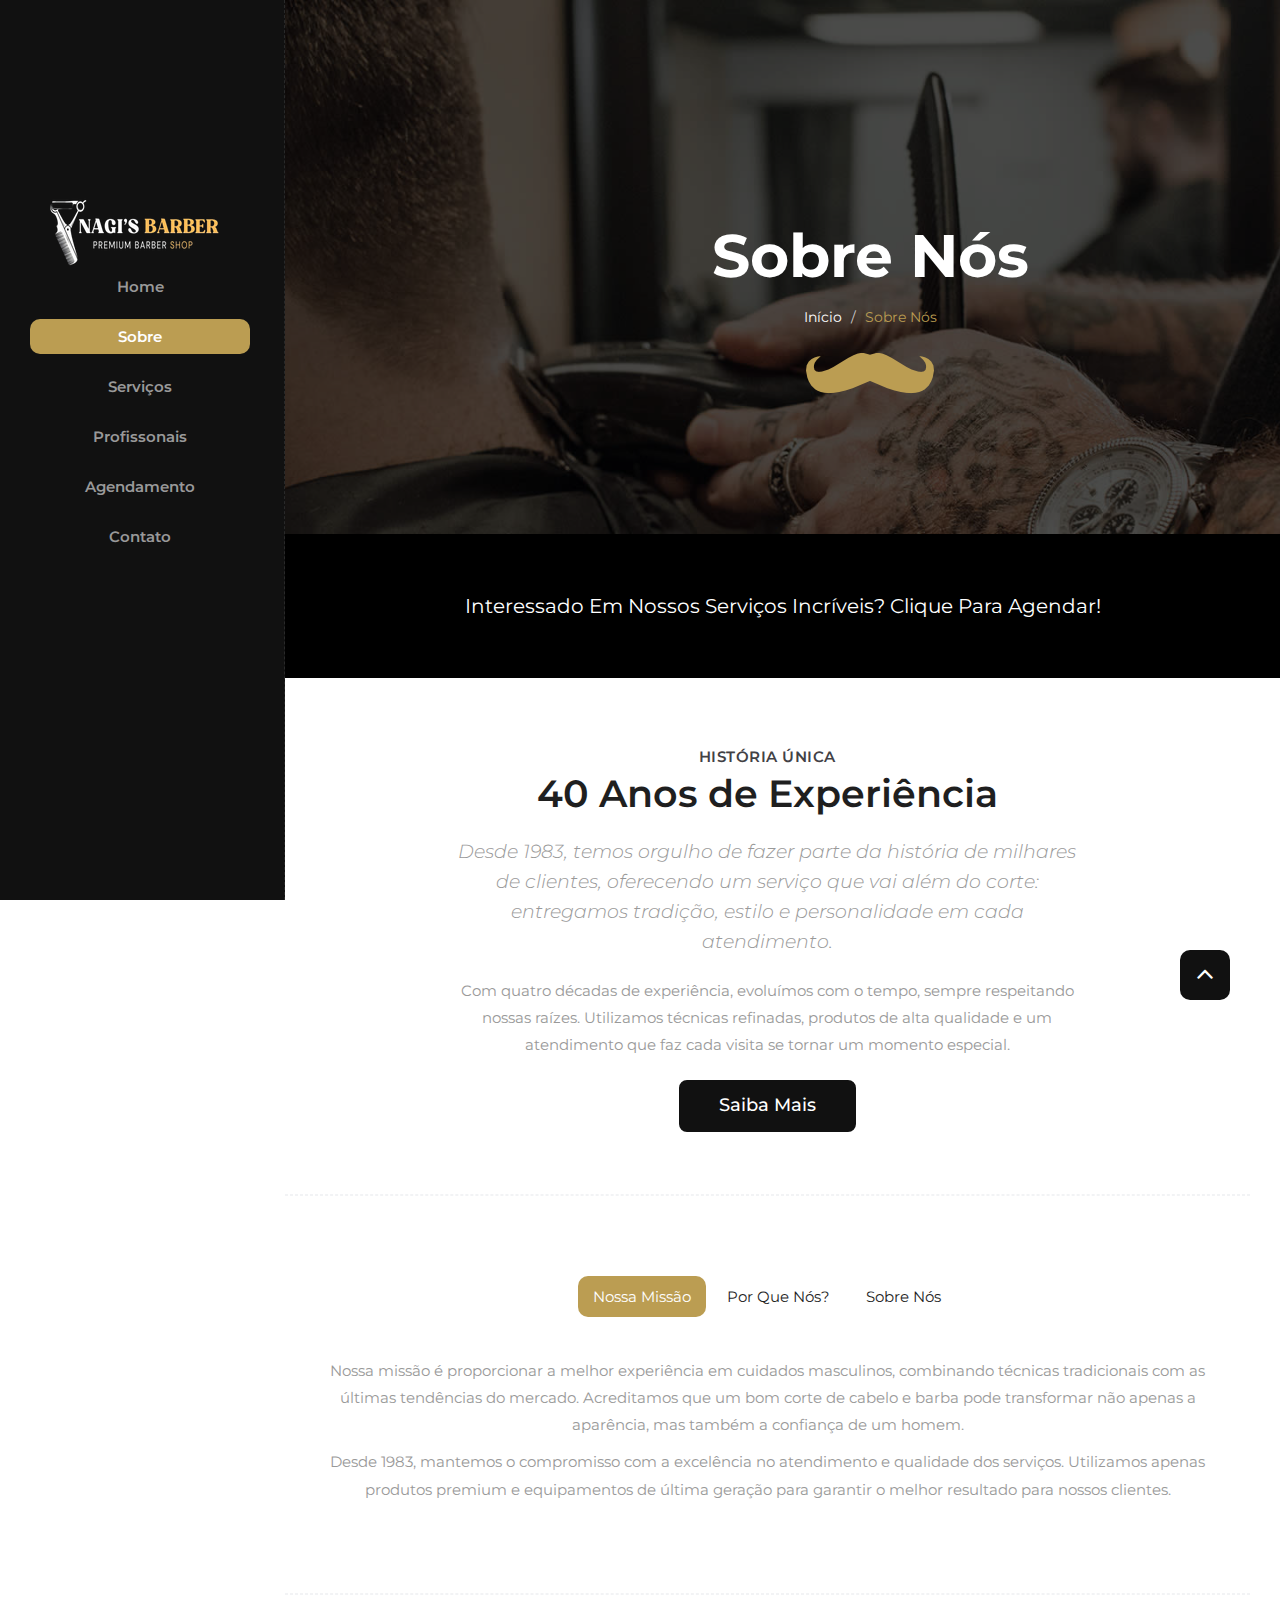
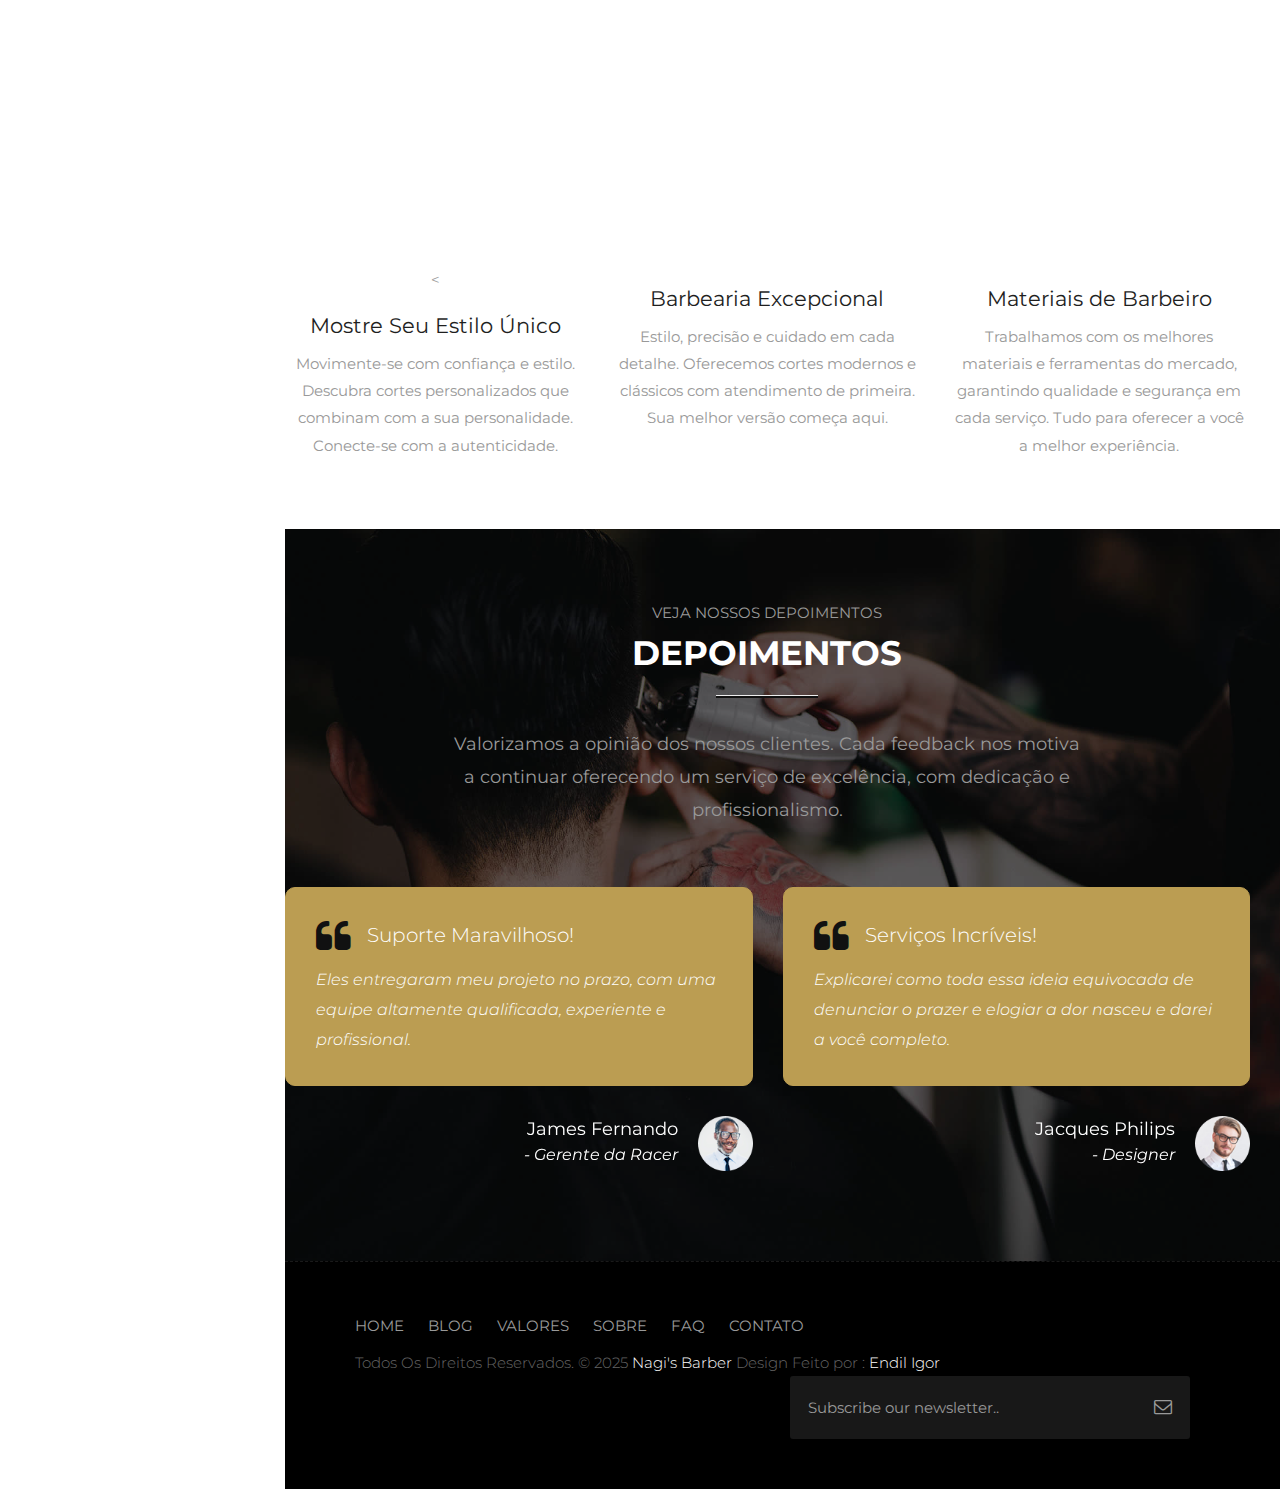
==== about.html @ 7f7d2e05 "first commit" ====
<!DOCTYPE html>
<html lang="en">

    <!-- Basic -->
    <meta charset="utf-8">
    <meta http-equiv="X-UA-Compatible" content="IE=edge">   
   
    <!-- Mobile Metas -->
    <meta name="viewport" content="width=device-width, minimum-scale=1.0, maximum-scale=1.0, user-scalable=no">
 
     <!-- Site Metas -->
    <title>Nagi's Barbershop</title>  
    <meta name="keywords" content="">
    <meta name="description" content="">
    <meta name="author" content="">

    <!-- Site Icons -->
    <link rel="shortcut icon" href="images/favi.ico" type="image/x-icon" />
    <link rel="apple-touch-icon" href="images/apple-touch-ico.png">

    <!-- Bootstrap CSS -->
    <link rel="stylesheet" href="css/bootstrap.min.css">
    <!-- Site CSS -->
    <link rel="stylesheet" href="style.css">
    <!-- Colors CSS -->
    <link rel="stylesheet" href="css/colors.css">
    <!-- ALL VERSION CSS -->
    <link rel="stylesheet" href="css/versions.css">
    <!-- Responsive CSS -->
    <link rel="stylesheet" href="css/responsive.css">
    <!-- Custom CSS -->
    <link rel="stylesheet" href="css/custom.css">

    <!--[if lt IE 9]>
      <script src="https://oss.maxcdn.com/libs/html5shiv/3.7.0/html5shiv.js"></script>
      <script src="https://oss.maxcdn.com/libs/respond.js/1.4.2/respond.min.js"></script>
    <![endif]-->

</head>
<body class="barber_version">

    <!-- LOADER -->
    <div id="preloader">
        <div class="cube-wrapper">
		  <div class="cube-folding">
			<span class="leaf1"></span>
			<span class="leaf2"></span>
			<span class="leaf3"></span>
			<span class="leaf4"></span>
		  </div>
		  <span class="loading" data-name="Loading">Nagi'sBarber Loading</span>
		</div>
    </div><!-- end loader -->
    <!-- END LOADER -->

    <div id="wrapper">

        <!-- Sidebar-wrapper -->
        <div id="sidebar-wrapper">
			<div class="side-top">
				<div class="logo-sidebar">
					<a href="index.html"><img src="images/logos/logo.png" alt="image"></a>
				</div>
				<ul class="sidebar-nav">
                    <li><a href="index.html">Home</a></li>
					<li><a class="active" href="about.html">Sobre</a></li>
					<li><a href="services.html">Serviços</a></li>
					<li><a href="barbers.html">Profissonais</a></li>
					<li><a href="appointment.html">Agendamento</a></li>
					<li><a href="contact.html">Contato</a></li>
				</ul>
			</div>
        </div>
        <!-- End Sidebar-wrapper -->

        <!-- Page Content -->
        <div id="page-content-wrapper">
            <a href="#menu-toggle" class="menuopener" id="menu-toggle"><i class="fa fa-bars"></i></a>
            
            <div class="all-page-bar">
                <div class="container">
                    <div class="row">
                        <div class="col-xs-12 col-sm-12 col-md-12">
                            <div class="title title-1 text-center">
                                <div class="title--heading">
                                    <h1>Sobre Nós</h1>
                                </div>
                                <div class="clearfix"></div>
                                <ol class="breadcrumb">
                                    <li><a href="index.html">Início</a></li>
                                    <li class="active">Sobre Nós</li>
                                </ol>
                                <div class="much">
                                    <img src="uploads/mustache.png" alt=""/>
                                </div>
                            </div>
                            <!-- .title end -->
                        </div>
                    </div>
                </div>
            </div><!-- end all-page-bar -->
        
            <section class="section nopad cac text-center">
                <a href="appointment.html"><h3>Interessado em nossos serviços incríveis? Clique para Agendar!</h3></a>
            </section>
        
            <div class="section wb">
                <div class="container-fluid">
                    <div class="row">
                        <div class="col-md-8 col-md-offset-2 text-center">
                            <div class="message-box">
                                <h4>História Única</h4>
<h2>40 Anos de Experiência</h2>
<p class="lead">Desde 1983, temos orgulho de fazer parte da história de milhares de clientes, oferecendo um serviço que vai além do corte: entregamos tradição, estilo e personalidade em cada atendimento.</p>
<p>Com quatro décadas de experiência, evoluímos com o tempo, sempre respeitando nossas raízes. Utilizamos técnicas refinadas, produtos de alta qualidade e um atendimento que faz cada visita se tornar um momento especial.</p>
                                <a href="#services" data-scroll class="btn btn-light btn-radius btn-brd grd1 effect-1">Saiba Mais</a>
                            </div><!-- end messagebox -->
                        </div><!-- end col -->
                    </div><!-- end row -->
                    
                    <hr class="hr1"> 
                    
                    <div class="row">
                        <div class="col-md-12">
                            <div class="about-tab">
                                <ul class="nav nav-tabs">
                                    <li class="active"><a href="#tab_a" data-toggle="tab">Nossa Missão</a></li>
                                    <li><a href="#tab_b" data-toggle="tab">Por Que Nós?</a></li>
                                    <li><a href="#tab_c" data-toggle="tab">Sobre Nós</a></li>								
                                </ul>
                                <div class="tab-content">
                                    <div class="tab-pane fade in active" id="tab_a">
                                        <p>Nossa missão é proporcionar a melhor experiência em cuidados masculinos, combinando técnicas tradicionais com as últimas tendências do mercado. Acreditamos que um bom corte de cabelo e barba pode transformar não apenas a aparência, mas também a confiança de um homem.</p>
                                        <p>Desde 1983, mantemos o compromisso com a excelência no atendimento e qualidade dos serviços. Utilizamos apenas produtos premium e equipamentos de última geração para garantir o melhor resultado para nossos clientes.</p>
                                    </div>
                                    <div class="tab-pane fade" id="tab_b">
                                        <p>Escolha nossa barbearia pela combinação perfeita entre tradição e inovação. Diferenciais que fazem a diferença:</p>
                                        <ul>
                                            <li><i class="fa fa-circle-o" aria-hidden="true"></i>Experiência do Usuário</li>
                                            <li><i class="fa fa-circle-o" aria-hidden="true"></i>Dispositivos Completos</li>
                                            <li><i class="fa fa-circle-o" aria-hidden="true"></i>Design Incrível</li>
                                            <li><i class="fa fa-circle-o" aria-hidden="true"></i>Impacto Visual</li>
                                            <li><i class="fa fa-circle-o" aria-hidden="true"></i>100% Sincronizado</li>
                                            <li><i class="fa fa-circle-o" aria-hidden="true"></i>Suporte Personalizado</li>
                                        </ul>
                                    </div>
                                    <div class="tab-pane fade" id="tab_c">
                                        <p>Fundada em 1983 por Mário Silva, nossa barbearia se tornou referência em cuidados masculinos. Com três gerações de barbeiros na família, preservamos as técnicas clássicas enquanto incorporamos as inovações do setor.</p>
                                        <p>Localizada no coração da cidade, nossa loja foi completamente reformada em 2020 para oferecer o máximo conforto e uma experiência premium para nossos clientes.</p>
                                    </div>
                                </div><!-- tab content -->
                            </div>
                        </div><!-- end col -->
                    </div><!-- end row -->
                    
                    <hr class="hr1"> 
        
                    <div class="row text-center">
                        <div class="col-md-4 col-sm-6 col-xs-12">
                            <div class="service-widget">
                                <div class="post-media wow fadeIn">
                                    <a href="uploads/barber_01.jpg" data-rel="prettyPhoto[gal]" class="hoverbutton global-radius"><i class="flaticon-unlink"></i></a>
                                    <img src="uploads/barber_01.jpg" alt="" class="img-responsive img-rounded">
                                </div>
                                <<h3>Mostre Seu Estilo Único</h3>
                                <p>Movimente-se com confiança e estilo. Descubra cortes personalizados que combinam com a sua personalidade. Conecte-se com a autenticidade.</p>                                
                            </div><!-- end service -->
                        </div>
        
                        <div class="col-md-4 col-sm-6 col-xs-12">
                            <div class="service-widget">
                                <div class="post-media wow fadeIn">
                                    <a href="uploads/barber_02.jpg" data-rel="prettyPhoto[gal]" class="hoverbutton global-radius"><i class="flaticon-unlink"></i></a>
                                    <img src="uploads/barber_02.jpg" alt="" class="img-responsive img-rounded">
                                </div>
                                <h3>Barbearia Excepcional</h3>
                                    <p>Estilo, precisão e cuidado em cada detalhe. Oferecemos cortes modernos e clássicos com atendimento de primeira. Sua melhor versão começa aqui.</p>
                            </div><!-- end service -->
                        </div>
        
                        <div class="col-md-4 col-sm-6 col-xs-12">
                            <div class="service-widget">
                                <div class="post-media wow fadeIn">
                                    <a href="uploads/barber_03.jpg" data-rel="prettyPhoto[gal]" class="hoverbutton global-radius"><i class="flaticon-unlink"></i></a>
                                    <img src="uploads/barber_03.jpg" alt="" class="img-responsive img-rounded">
                                </div>
                                <h3>Materiais de Barbeiro</h3>
                                    <p>Trabalhamos com os melhores materiais e ferramentas do mercado, garantindo qualidade e segurança em cada serviço. Tudo para oferecer a você a melhor experiência.</p>
                            </div><!-- end service -->
                        </div>
                    </div><!-- end row -->
                </div><!-- end container -->
            </div><!-- end section -->
        
            <div id="testimonials" class="parallax section db parallax-off" style="background-image:url('uploads/parallax_20.jpg');">
                <div class="container-fluid">
                    <div class="section-title row text-center">
                        <div class="col-md-8 col-md-offset-2">
                            <small>VEJA NOSSOS DEPOIMENTOS</small>
                            <h3>DEPOIMENTOS</h3>
                            <hr class="grd1">
                            <p class="lead">Valorizamos a opinião dos nossos clientes. Cada feedback nos motiva a continuar oferecendo um serviço de excelência, com dedicação e profissionalismo.</p>                            
                        </div>
                    </div><!-- end title -->
        
                    <div class="row">
                        <div class="col-md-12 col-sm-12">
                            <div class="testi-carousel owl-carousel owl-theme">                                
                                <div class="testimonial clearfix">
                                    <div class="desc">
                                        <h3><i class="fa fa-quote-left"></i> Suporte Maravilhoso!</h3>
                                        <p class="lead">Eles entregaram meu projeto no prazo, com uma equipe altamente qualificada, experiente e profissional.</p>
                                    </div>
                                    <div class="testi-meta">
                                        <img src="uploads/testi_01.png" alt="" class="img-responsive alignright">
                                        <h4>James Fernando <small>- Gerente da Racer</small></h4>
                                    </div>
                                    <!-- end testi-meta -->
                                </div>
                                <!-- end testimonial -->
                                <div class="testimonial clearfix">
                                    <div class="desc">
                                        <h3><i class="fa fa-quote-left"></i> Serviços Incríveis!</h3>
                                        <p class="lead">Explicarei como toda essa ideia equivocada de denunciar o prazer e elogiar a dor nasceu e darei a você completo.</p>
                                    </div>
                                    <div class="testi-meta">
                                        <img src="uploads/testi_02.png" alt="" class="img-responsive alignright">
                                        <h4>Jacques Philips <small>- Designer</small></h4>
                                    </div>
                                    <!-- end testi-meta -->
                                </div>
                                <!-- end testimonial -->
                                <div class="testimonial clearfix">
                                    <div class="desc">
                                        <h3><i class="fa fa-quote-left"></i> Equipe Talentosa!</h3>
                                        <p class="lead">O construtor-mestre da felicidade humana ninguém rejeita, desgosta ou evita o prazer em si, porque é muito buscar o prazer. </p>
                                    </div>
                                    <div class="testi-meta">
                                        <img src="uploads/testi_03.png" alt="" class="img-responsive alignright">
                                        <h4>Venanda Mercy <small>- Cidade de Nova York</small></h4>
                                    </div>
                                    <!-- end testi-meta -->
                                </div>
                                <!-- end testimonial -->
                                <div class="testimonial clearfix">
                                    <div class="desc">
                                        <h3><i class="fa fa-quote-left"></i> Equipe Talentosa!</h3>
                                        <p class="lead">O construtor-mestre da felicidade humana ninguém rejeita, desgosta ou evita o prazer em si, porque é muito buscar o prazer. </p>
                                    </div>
                                    <div class="testi-meta">
                                        <img src="uploads/testi_03.png" alt="" class="img-responsive alignright">
                                        <h4>Venanda Mercy <small>- Cidade de Nova York</small></h4>
                                    </div>
                                    <!-- end testi-meta -->
                                </div>
                                <!-- end testimonial -->
                            </div><!-- end carousel -->
                        </div><!-- end col -->
                    </div><!-- end row -->
                </div><!-- end container -->
            </div><!-- end section -->
            <div class="copyrights">
                <div class="container-fluid">
                    <div class="footer-distributed">
                        <div class="footer-left">
                            <p class="footer-links">
                                <a href="#">Home</a>
                                <a href="#">Blog</a>
                                <a href="#">Valores</a>
                                <a href="#">Sobre</a>
                                <a href="#">Faq</a>
                                <a href="#">Contato</a>
                            </p>
                            <p class="footer-company-name">Todos Os Direitos Reservados. &copy; 2025 <a href="#">Nagi's Barber</a> Design Feito por : <a href="https//">Endil Igor</a></p>
                        </div>

                        <div class="footer-right">
                            <form method="get" action="#">
                                <input placeholder="Subscribe our newsletter.." name="search">
                                <i class="fa fa-envelope-o"></i>
                            </form>
                        </div>
                    </div>
                </div><!-- end container -->
            </div><!-- end copyrights -->
        </div>
    </div><!-- end wrapper -->

    <a href="#" id="scroll-to-top" class="dmtop global-radius"><i class="fa fa-angle-up"></i></a>

    <!-- ALL JS FILES -->
    <script src="js/all.js"></script>
	<script src="js/responsive-tabs.js"></script>
    <!-- ALL PLUGINS -->
    <script src="js/custom.js"></script>

    <!-- Menu Toggle Script -->
    <script>
    (function($) {
        "use strict";
        $("#menu-toggle").click(function(e) {
            e.preventDefault();
            $("#wrapper").toggleClass("toggled");
        });
        smoothScroll.init({
            selector: '[data-scroll]', // Selector for links (must be a class, ID, data attribute, or element tag)
            selectorHeader: null, // Selector for fixed headers (must be a valid CSS selector) [optional]
            speed: 500, // Integer. How fast to complete the scroll in milliseconds
            easing: 'easeInOutCubic', // Easing pattern to use
            offset: 0, // Integer. How far to offset the scrolling anchor location in pixels
            callback: function ( anchor, toggle ) {} // Function to run after scrolling
        });
    })(jQuery);
    </script>

</body>
</html>
---- style.css ----
/*------------------------------------------------------------------
    Version: 1.0
-------------------------------------------------------------------*/


/*------------------------------------------------------------------
    [Table of contents]

    1. IMPORT FONTS
    2. IMPORT FILES
    3. SKELETON
    4. WP CORE
    5. HEADER
    6. SECTIONS
    7. SECTIONS
    8. PORTFOLIO
    9. TESTIMONIALS
    10. PRICING TABLES
    11. ICON BOXES
    12. MESSAGE BOXES
    13. FEATURES
    14. CONTACT
    15. FOOTER
    16. MISC
    17. BUTTONS
-------------------------------------------------------------------*/


/*------------------------------------------------------------------
    IMPORT FONTS
-------------------------------------------------------------------*/

@import url('https://fonts.googleapis.com/css?family=Montserrat:100,200,300,400,500,600,700|Noto+Serif:400,700');

/*------------------------------------------------------------------
    IMPORT FILES
-------------------------------------------------------------------*/

@import url(css/animate.css);
@import url(css/animate.min.css);
@import url(css/loading.css...);
@import url(css/flaticon.css);
@import url(css/prettyPhoto.css);
@import url(css/owl.carousel.css);
@import url(css/font-awesome.min.css);

/*------------------------------------------------------------------
    SKELETON
-------------------------------------------------------------------*/

body {
    color: #999;
    font-size: 15px;
    font-family: 'Montserrat', sans-serif;
    line-height: 1.80857;
}

body.demos .section {
    background: url(images/bg.png) repeat top center #f2f3f5;
}

body.demos .section-title img {
    max-width: 280px;
    display: block;
    margin: 10px auto;
}

body.demos .service-widget h3 {
    border-bottom: 1px solid #ededed;
    font-size: 18px;
    padding: 20px 0;
    background-color: #ffffff;
}

body.demos .service-widget {
    margin: 0 0 30px;
    padding: 30px;
    background-color: #fff
}

body.demos .container-fluid {
    max-width: 1080px
}

a {
    color: #1f1f1f;
    text-decoration: none !important;
    outline: none !important;
    -webkit-transition: all .3s ease-in-out;
    -moz-transition: all .3s ease-in-out;
    -ms-transition: all .3s ease-in-out;
    -o-transition: all .3s ease-in-out;
    transition: all .3s ease-in-out;
}

h1,
h2,
h3,
h4,
h5,
h6 {
    letter-spacing: 0;
    font-weight: normal;
    position: relative;
    padding: 0 0 10px 0;
    font-weight: normal;
    line-height: 120% !important;
    color: #1f1f1f;
    margin: 0
}

h1 {
    font-size: 24px
}

h2 {
    font-size: 22px
}

h3 {
    font-size: 18px
}

h4 {
    font-size: 16px
}

h5 {
    font-size: 14px
}

h6 {
    font-size: 13px
}

h1 a,
h2 a,
h3 a,
h4 a,
h5 a,
h6 a {
    color: #212121;
    text-decoration: none!important;
    opacity: 1
}

h1 a:hover,
h2 a:hover,
h3 a:hover,
h4 a:hover,
h5 a:hover,
h6 a:hover {
    opacity: .8
}

a {
    color: #1f1f1f;
    text-decoration: none;
    outline: none;
}

a,
.btn {
    text-decoration: none !important;
    outline: none !important;
    -webkit-transition: all .3s ease-in-out;
    -moz-transition: all .3s ease-in-out;
    -ms-transition: all .3s ease-in-out;
    -o-transition: all .3s ease-in-out;
    transition: all .3s ease-in-out;
}

.btn-custom {
    margin-top: 20px;
    background-color: transparent !important;
    border: 2px solid #ddd;
    padding: 12px 40px;
    font-size: 16px;
}

.lead {
    font-size: 18px;
    line-height: 30px;
    color: #767676;
    margin: 0;
    padding: 0;
}

blockquote {
    margin: 20px 0 20px;
    padding: 30px;
}
ul, li, ol{
	list-style: none;
	margin: 0px;
	padding: 0px;
}


/*------------------------------------------------------------------
    WP CORE
-------------------------------------------------------------------*/

.first {
    clear: both
}

.last {
    margin-right: 0
}

.alignnone {
    margin: 5px 20px 20px 0;
}

.aligncenter,
div.aligncenter {
    display: block;
    margin: 5px auto 5px auto;
}

.alignright {
    float: right;
    margin: 10px 0 20px 20px;
}

.alignleft {
    float: left;
    margin: 10px 20px 20px 0;
}

a img.alignright {
    float: right;
    margin: 10px 0 20px 20px;
}

a img.alignnone {
    margin: 10px 20px 20px 0;
}

a img.alignleft {
    float: left;
    margin: 10px 20px 20px 0;
}

a img.aligncenter {
    display: block;
    margin-left: auto;
    margin-right: auto
}

.wp-caption {
    background: #fff;
    border: 1px solid #f0f0f0;
    max-width: 96%;
    /* Image does not overflow the content area */
    padding: 5px 3px 10px;
    text-align: center;
}

.wp-caption.alignnone {
    margin: 5px 20px 20px 0;
}

.wp-caption.alignleft {
    margin: 5px 20px 20px 0;
}

.wp-caption.alignright {
    margin: 5px 0 20px 20px;
}

.wp-caption img {
    border: 0 none;
    height: auto;
    margin: 0;
    max-width: 98.5%;
    padding: 0;
    width: auto;
}

.wp-caption p.wp-caption-text {
    font-size: 11px;
    line-height: 17px;
    margin: 0;
    padding: 0 4px 5px;
}


/* Text meant only for screen readers. */

.screen-reader-text {
    clip: rect(1px, 1px, 1px, 1px);
    position: absolute !important;
    height: 1px;
    width: 1px;
    overflow: hidden;
}

.screen-reader-text:focus {
    background-color: #f1f1f1;
    border-radius: 3px;
    box-shadow: 0 0 2px 2px rgba(0, 0, 0, 0.6);
    clip: auto !important;
    color: #21759b;
    display: block;
    font-size: 14px;
    font-size: 0.875rem;
    font-weight: bold;
    height: auto;
    left: 5px;
    line-height: normal;
    padding: 15px 23px 14px;
    text-decoration: none;
    top: 5px;
    width: auto;
    z-index: 100000;
    /* Above WP toolbar. */
}


/*------------------------------------------------------------------
    HEADER
-------------------------------------------------------------------*/

.megamenu .nav,
.megamenu .collapse,
.megamenu .dropup,
.megamenu .dropdown {
    position: static;
}

.megamenu .container-fluid {
    position: relative;
}

.megamenu .dropdown-menu {
    left: auto;
}

.megamenu .megamenu-content {
    padding: 20px 30px;
}

.megamenu .dropdown.megamenu-fw .dropdown-menu {
    left: 0;
    right: 0;
}

.megamenu .list-unstyled {
    min-width: 200px;
}

.header_style_01 {
    background-color: rgba(255, 255, 255, 0.1);
    display: block;
    left: 0;
    padding: 20px 40px !important;
    position: absolute;
    right: 0;
    top: 0;
    width: 100%;
    z-index: 111;
}

.header_style_01 .navbar-default {
    background-color: transparent;
    border: 0;
}

.header_style_01 .navbar,
.header_style_01 .navbar-nav,
.header_style_01 .navbar-default,
.header_style_01 .nav {
    margin-bottom: 0 !important;
}

.header_style_01 .navbar-brand {
    padding: 2px 15px 0 15px;
}

.header_style_01 .navbar-default .navbar-nav > li > a {
    border-radius: 0;
    color: #ffffff !important;
    font-size: 15px;
    font-style: normal;
    font-weight: 400;
    text-transform: capitalize;
    background-color: transparent;
}

.header_style_01 .navbar-default .navbar-nav > li a {
    background-color: transparent !important;
}

.header_style_01 .navbar-default .navbar-nav > li:hover a,
.header_style_01 .navbar-default .navbar-nav > li:focus a {
    opacity: 0.7;
    filter: alpha(opacity=70);
    /* For IE8 and earlier */
}

.header_style_01 .navbar-right > li {
    margin-top: 2px;
    -webkit-transition: all .3s ease-in-out;
    -moz-transition: all .3s ease-in-out;
    -ms-transition: all .3s ease-in-out;
    -o-transition: all .3s ease-in-out;
    transition: all .3s ease-in-out;
}

.header_style_01 .navbar-right > li > a {
    padding-bottom: 10px;
    padding-top: 10px;
}

li.social-links {
    margin: 0 8px;
}

li.social-links a {
    padding: 13px 0 !important;
}

.affix-top {
    overflow: hidden;
    visibility: visible;
    opacity: 1;
    top: -100%;
}

.affix {
    top: 0;
    left: 0;
    right: 0;
    width: 100%;
    padding: 20px 40px;
    background-color: #1f1f1f !important;
    -webkit-transition: visibility 0.95s ease-in-out, opacity 0.95s ease-in-out, bottom 0.95s ease-in-out, top 0.95s ease-in-out, left 0.95s ease-in-out, right 0.95s ease-in-out;
    -moz-transition: visibility 0.95s ease-in-out, opacity 0.95s ease-in-out, bottom 0.95s ease-in-out, top 0.95s ease-in-out, left 0.95s ease-in-out, right 0.95s ease-in-out;
    -o-transition: visibility 0.95s ease-in-out, opacity 0.95s ease-in-out, bottom 0.95s ease-in-out, top 0.95s ease-in-out, left 0.95s ease-in-out, right 0.95s ease-in-out;
    transition: visibility 0.95s ease-in-out, opacity 0.95s ease-in-out, top 0.95s ease-in-out, bottom 0.95s ease-in-out, left 0.95s ease-in-out, right 0.95s ease-in-out;
}

.navbar-nav li {
    position: relative;
}

.navbar-nav span {
    font-size: 24px;
    position: absolute;
    right: 2px;
    top: 13px;
}


body.barber_version .sidebar-nav li a.active{
	background: #bb9d52;
	color: #ffffff;
}


.side-top{
	position: absolute;
	top: 26%;
	width: 280px;
	text-align: center;
	margin: -20px auto;
	padding: 0 30px;
	list-style: none;
}

#full-width .owl-dots{
	display: inline-block;
	position: absolute;
	bottom: -50%;
	width: 100%;
	left: 0;
	right: 0;
	margin: 0 auto;
	text-align: center;
}
#full-width .owl-dots .owl-dot {
	display: inline-block;
}
#full-width .owl-dots .owl-dot span {
    width: 8px;
    height: 8px;
    margin: 0 7px;
    border-radius: 50%;
    background: #ddd;
	display: inline-block;
}

#full-width .owl-dots .owl-dot.active span {
	background: #bb9d52;
}


/*------------------------------------------------------------------
    SECTIONS
-------------------------------------------------------------------*/

.parallax {
    background-attachment: fixed;
    background-size: cover;
    height: 100%;
    padding: 120px 0;
    position: relative;
    width: 100%;
}

.parallax.parallax-off {
    background-attachment: scroll !important;
    display: block;
    height: 100%;
    min-height: 100%;
    overflow: hidden;
    position: relative;
    background-position: center center;
    vertical-align: sub;
    width: 100%;
    z-index: 2;
}

.parallax-off::before{
	content: "";
	position: absolute; 
	width: 100%;
	height: 100%;
	background: rgba(0,0,0,.6);
	left: 0px;
	top: 0px;
}


.no-scroll-xy {
    overflow: hidden !important;
    -webkit-transition: all .4s ease-in-out;
    -moz-transition: all .4s ease-in-out;
    -ms-transition: all .4s ease-in-out;
    -o-transition: all .4s ease-in-out;
    transition: all .4s ease-in-out;
}

.section {
    display: block;
    position: relative;
    overflow: hidden;
    padding: 70px 0;
}

.noover {
    overflow: visible;
}

.noover .btn-dark {
    border: 0 !important;
}

.nopad {
    padding: 0;
}

.nopadtop {
    padding-top: 0;
}

.section.wb {
    background-color: #ffffff;
}

.section.lb {
    background-color: #f2f3f5;
}

.section.db {
    background-color: #1f1f1f;
}

.section.color1 {
    background-color: #448AFF;
}

.first-section {
    display: block;
    position: relative;
    overflow: hidden;
    padding: 16em 0 13em;
}

.first-section::before{
	content: "";
	position: absolute;
	top: 0px;
	left: 0px;
	width: 100%;
	height: 100%;
	background: #000000;
}
.first-section::before{
	opacity: 0.5;
}

.first-section h2 {
    color: #ffffff;
    font-size: 68px;
    font-weight: 300;
    text-transform: capitalize;
    display: block;
    margin: 0;
    padding: 0 0 30px;
    position: relative;
}

.big-tagline{
	padding: 10px 0px;
}

.first-section .lead {
    font-size: 21px;
    font-weight: 300;
    padding: 0 0 40px;
    margin: 0;
    line-height: inherit;
    color: #ffffff;
}

.macbookright {
    width: 980px;
    position: absolute;
    right: -15%;
    bottom: -6%;
}

.section-title {
    display: block;
    position: relative;
    margin-bottom: 60px;
}

.section-title p {
    color: #999;
    font-weight: 400;
    font-size: 18px;
    line-height: 33px;
    margin: 0;
}

.section-title h3 {
    font-size: 42px;
    font-weight: 300;
    line-height: 62px;
    margin: 0 0 25px;
    padding: 0;
    text-transform: none;
}

.section.colorsection p,
.section.colorsection h3,
.section.db h3 {
    color: #ffffff;
}


/*------------------------------------------------------------------
    PORTFOLIO
-------------------------------------------------------------------*/

.item-h2,
.item-h1 {
    height: 100% !important;
    height: auto !important;
}

.isotope-item {
    z-index: 2;
    padding: 0;
}

.isotope-hidden.isotope-item {
    pointer-events: none;
    z-index: 1;
}

.isotope,
.isotope .isotope-item {
    /* change duration value to whatever you like */
    -webkit-transition-duration: 0.8s;
    -moz-transition-duration: 0.8s;
    transition-duration: 0.8s;
}

.isotope {
    -webkit-transition-property: height, width;
    -moz-transition-property: height, width;
    transition-property: height, width;
}

.isotope .isotope-item {
    -webkit-transition-property: -webkit-transform, opacity;
    -moz-transition-property: -moz-transform, opacity;
    transition-property: transform, opacity;
}

.portfolio-filter ul {
    padding: 0;
    z-index: 2;
    display: block;
    position: relative;
    margin: 0;
}

.portfolio-filter ul li {
    border-radius: 0;
    display: inline-block;
    margin: 0 5px 0 0;
    text-decoration: none;
    text-transform: uppercase;
    vertical-align: middle;
}

.portfolio-filter ul li:last-child:after {
    content: "";
}

.portfolio-filter ul li .btn-dark {
    box-shadow: none;
    background-color: transparent;
    border: 1px solid #e6e7e6 !important;
    color: #1f1f1f;
    font-weight: 400;
    font-size: 13px;
    padding: 10px 30px;
}

.da-thumbs {
    list-style: none;
    position: relative;
    padding: 0;
}

.da-thumbs .pitem {
    margin: 0;
    padding: 15px;
    position: relative;
}

.da-thumbs .pitem a,
.da-thumbs .pitem a img {
    display: block;
    position: relative;
}

.da-thumbs .pitem a {
    overflow: hidden;
}

.da-thumbs .pitem a div {
    position: absolute;
    background-color: rgba(0, 0, 0, 0.8);
    width: 100%;
    height: 100%;
}

.da-thumbs .pitem a div h3 {
    display: block;
    color: #ffffff;
    font-size: 20px;
    padding: 30px 15px;
    text-transform: capitalize;
    font-weight: normal;
}

.da-thumbs .pitem a div h3 small {
    display: block;
    color: #ffffff;
    margin-top: 5px;
    font-size: 13px;
    font-weight: 300;
}

.da-thumbs .pitem a div i {
    background-color: #1f1f1f;
    position: absolute;
    color: #ffffff !important;
    bottom: 0;
    font-size: 15px;
    z-index: 12;
    right: 0;
    width: 40px;
    height: 40px;
    line-height: 40px;
    text-align: center;
}


/*------------------------------------------------------------------
    TESTIMONIALS
-------------------------------------------------------------------*/

.logos img {
    margin: auto;
    display: block;
    text-align: center;
    width: 100%;
    opacity: 0.3;
}

.logos img:hover {
    opacity: 0.5;
}

.desc h3 i {
    color: #111111;
    font-size: 37px;
    vertical-align: middle;
    margin-right: 12px;
}

.desc {
    padding: 30px;
    position: relative;
    background: #bb9d52;
    border: 1px solid #bb9d52;
	border-radius: 10px;
}

.testi-meta {
    display: block;
    margin-top: 20px;
	text-align: right;
}

.testimonial h4 {
    font-size: 18px;
    color: #ffffff;
    padding: 13px 0 0;
}

.testimonial img {
    max-width: 55px;
}

.testimonial small {
    margin-top: 7px;
    font-size: 16px;
    display: block;
}

.testimonial {
    background-color: transparent;
}

.testimonial h3 {
    padding: 0 0 10px;
    font-size: 20px;
    font-weight: 300;
}

.testimonial small,
.testimonial .lead {
    background-color: transparent;
    color: #ffffff;
    display: block;
    font-size: 16px;
    font-style: italic;
    line-height: 30px;
    margin: 0;
    padding: 0;
    position: relative;
}

.testimonial p:after {
    display: none;
}


/*------------------------------------------------------------------
    PRICING TABLES
-------------------------------------------------------------------*/

.pricing-table {
    margin: 50px 0 0 0;
    background: #fff;
    box-shadow: 0 5px 14px rgba(0, 0, 0, 0.1);
}

.pricing-table i {
    width: 30px;
    color: #c2c2c2;
    display: inline-block;
    margin-right: 10px;
    padding-right: 5px;
    border-right: 1px solid #ececec;
}

.pricing-table .btn-dark {
    padding: 10px 24px;
    font-size: 15px;
}

.pricing-table strong {
    font-weight: 600;
    margin-right: 6px;
    color: #1f1f1f;
}

.pricing-table-header {
    padding: 30px 0 25px 0;
    background: #ffffff;
}

.pricing-table-header h2 {
    font-size: 31px;
    margin: 0;
    padding: 0;
    font-weight: 300;
}

.pricing-table-header h3 {
    font-size: 15px;
    font-weight: 600;
    color: #aaaaaa;
    margin-top: 10px;
    text-transform: uppercase;
}

.pricing-table-space {
    height: 10px;
}

.pricing-table-text {
    margin: 15px 30px 0 30px;
    padding: 0 10px 15px 10px;
    border-bottom: 1px solid #ececec;
    font-weight: 300;
    line-height: 30px;
    color: #c2c2c2;
    font-size: 16px;
}

.pricing-table-text p {
    font-weight: 400;
}

.pricing-table-features {
    margin: 15px 30px 0 30px;
    padding: 0 10px 15px 30px;
    border-bottom: 1px solid #ececec;
    text-align: left;
    line-height: 30px;
    font-size: 16px;
    color: #c2c2c2;
}

.pricing-table-highlighted h3,
.pricing-table-highlighted h2 {
    color: #ffffff !important;
}

.pricing-table-sign-up {
    margin-top: 25px;
    padding-bottom: 30px;
}


/* Highlighted table */

.pricing-table-highlighted {
    margin-top: 0;
}

.m130 {
    margin-top: 130px;
}

.nav-pills {
    border: 1px solid #e1e1e1;
}

.nav-pills > li {
    width: 50%;
    padding: 10px;
    float: left;
    margin: 0 !important;
}

.nav-pills > li > a {
    margin: 0!important;
    text-align: center;
    background-color: #f4f4f4;
}

.about-tab .nav-tabs{
	border: none;
	padding: 20px;
	display: block;
	text-align: center;
}
.about-tab .nav-tabs > li{
	margin: 0px;
	display: inline-block;
	text-align: center;
	float: none;
}

.about-tab .nav-tabs > li a{
	border-radius: 10px;
	border: none;
}
body.barber_version .about-tab .nav-tabs > li a:hover{
	color: #ffffff;
	background: #111111;
	border: none;
}
.about-tab .nav-tabs > li.active > a{
	border: none;
	background: #bb9d52;
	color: #ffffff;
}

.about-tab .tab-content > .tab-pane{
	padding: 20px;
	text-align: center;
}
.about-tab .tab-content > .tab-pane ul li{
	display: inline-block;
	margin: 0px 10px;
}
.about-tab .tab-content > .tab-pane ul li i{
	margin-right: 15px;
}


/*------------------------------------------------------------------
    ICON BOXES
-------------------------------------------------------------------*/

.icon-wrapper {
    position: relative;
    cursor: pointer;
    display: block;
    z-index: 1;
}

.icon-wrapper i {
    width: 75px;
    height: 75px;
    text-align: center;
    line-height: 75px;
    font-size: 28px;
    background-color: #f2f3f5;
    color: #1f1f1f;
    margin-top: 0;
}

.small-icons.icon-wrapper:hover i,
.small-icons.icon-wrapper:hover i:hover,
.small-icons.icon-wrapper i {
    width: auto !important;
    height: auto !important;
    line-height: 1 !important;
    padding: 0 !important;
    color: #e3e3e3 !important;
    background-color: transparent !important;
    background: none !important;
    margin-right: 10px !important;
    vertical-align: middle;
    font-size: 24px !important;
}

.small-icons.icon-wrapper h3 {
    font-size: 18px;
    padding-bottom: 5px;
}

.small-icons.icon-wrapper p {
    padding: 0;
    margin: 0;
}

.icon-wrapper h3 {
    font-size: 21px;
    padding: 0 0 15px;
    margin: 0;
}

.icon-wrapper p {
    margin-bottom: 0;
    padding-left: 95px;
}

.icon-wrapper p small {
    display: block;
    color: #999;
    margin-top: 10px;
    text-transform: none;
    font-weight: 600;
    font-size: 16px;
}

.icon-wrapper p small:after {
    content: "\f105";
    font-family: FontAwesome;
    margin-left: 5px;
    font-size: 11px;
}

.effect-1 {
    display: inline-block;
    cursor: pointer;
    text-align: center;
    position: relative;
    text-decoration: none;
    z-index: 1;
}

.effect-1:after {
    pointer-events: none;
    position: absolute;
    width: 100%;
    height: 100%;
    border-radius: 50%;
    content: '';
    -webkit-box-sizing: content-box;
    -moz-box-sizing: content-box;
    box-sizing: content-box;
}

.effect-1 {
    -webkit-transition: background 0.2s, color 0.2s;
    -moz-transition: background 0.2s, color 0.2s;
    transition: background 0.2s, color 0.2s;
}

.effect-1:after {
    top: -2px;
    left: -2px;
    padding: 2px;
    box-shadow: 0 0 0 2px #2750ff;
    -webkit-transition: -webkit-transform 0.2s, opacity 0.2s;
    -webkit-transform: scale(.8);
    -moz-transition: -moz-transform 0.2s, opacity 0.2s;
    -moz-transform: scale(.8);
    -ms-transform: scale(.8);
    transition: transform 0.2s, opacity 0.2s;
    transform: scale(.8);
    opacity: 0;
}

.effect-1:hover:after {
    -webkit-transform: scale(1);
    -moz-transform: scale(1);
    -ms-transform: scale(1);
    transform: scale(1);
    opacity: 1;
}

.effect-1:after {
    -webkit-transform: scale(1.2);
    -moz-transform: scale(1.2);
    -ms-transform: scale(1.2);
    transform: scale(1.2);
}

.effect-1:hover:after {
    -webkit-transform: scale(1);
    -moz-transform: scale(1);
    -ms-transform: scale(1);
    transform: scale(1);
    opacity: 1;
}


/*------------------------------------------------------------------
    MESSAGE BOXES
-------------------------------------------------------------------*/

.service-widget h3 {
    font-size: 21px;
    color: #ffffff;
    padding: 20px 0 12px;
    margin: 0;
}

.service-widget h3 a,
.section.wb .service-widget h3,
.section.lb .service-widget h3 {
    color: #1f1f1f;
}

.service-widget p {
    margin-bottom: 0;
    padding-bottom: 0;
}

.message-box h4 {
    text-transform: uppercase;
    padding: 0;
    margin: 0 0 5px;
    font-weight: 600;
    letter-spacing: 0.5px;
    font-size: 15px;
    color: #999;
}

.message-box h2 {
    font-size: 38px;
    font-weight: 600;
    padding: 0 0 10px;
    margin: 0;
    line-height: 62px;
    margin-top: 0;
    text-transform: none;
}

.message-box p {
    margin-bottom: 20px;
}

.message-box .lead {
    padding-top: 10px;
    font-size: 19px;
    font-style: italic;
    color: #999;
    padding-bottom: 0;
}

.post-media {
    position: relative;
}

.post-media img {
    width: 100%;
}

.playbutton {
    position: absolute;
    color: #ffffff !important;
    top: 40%;
    font-size: 60px;
    z-index: 12;
    left: 0;
    right: 0;
    text-align: center;
    margin: -20px auto;
}

.hoverbutton {
    background-color: rgba(255, 255, 255, 0.8);
    position: absolute;
    color: #1f1f1f !important;
    top: 48%;
    font-size: 21px;
    z-index: 12;
    left: 0;
    opacity: 0;
    right: 0;
    width: 50px;
    height: 50px;
    line-height: 50px;
    text-align: center;
    margin: -20px auto;
}

.service-widget:hover .hoverbutton {
    opacity: 1;
}

hr.hr1 {
    position: relative;
    margin: 60px 0;
    border: 1px dashed #f2f3f5;
}

hr.hr2 {
    position: relative;
    margin: 17px 0;
    border: 1px dashed #f2f3f5;
}

hr.hr3 {
    position: relative;
    margin: 25px 0 30px 0;
    border: 1px dashed #f2f3f5;
}

hr.invis {
    border-color: transparent;
}

hr.invis1 {
    margin: 10px 0;
    border-color: transparent;
}

.section.parallax hr.hr1 {
    border-color: rgba(255, 255, 255, 0.1);
}

.sep1 {
    display: block;
    position: absolute;
    content: '';
    width: 40px;
    height: 40px;
    bottom: -20px;
    left: 50%;
    margin-left: -14px;
    background-color: #1f1f1f;
    -ms-transform: rotate(45deg);
    -webkit-transform: rotate(45deg);
    transform: rotate(45deg);
    z-index: 1;
}

.sep2 {
    display: block;
    position: absolute;
    content: '';
    width: 40px;
    height: 40px;
    top: -20px;
    left: 50%;
    margin-left: -14px;
    background-color: #1f1f1f;
    -ms-transform: rotate(45deg);
    -webkit-transform: rotate(45deg);
    transform: rotate(45deg);
    z-index: 1;
}


/* Divider Styles */

.divider-wrapper {
    width: 100%;
    box-shadow: 0 5px 14px rgba(0, 0, 0, 0.1);
    height: 540px;
    margin: 0 auto;
    position: relative;
}

.divider-wrapper:hover {
    cursor: none;
}

.divider-bar {
    position: absolute;
    width: 10px;
    left: 50%;
    top: -10px;
    bottom: -15px;
}

.code-wrapper {
    border: 1px solid #ffffff;
    display: block;
    overflow: hidden;
    width: 100%;
    height: 100%;
    position: relative;
    background: url("uploads/code.jpg") no-repeat;
}

.design-wrapper {
    overflow: hidden;
    position: absolute;
    top: 0;
    left: 0;
    right: 0;
    bottom: 0;
    -webkit-transform: translateX(50%);
    transform: translateX(50%);
}

.design-image {
    display: block;
    width: 100%;
    height: 100%;
    position: relative;
    -webkit-transform: translateX(-50%);
    transform: translateX(-50%);
    background: url("uploads/design.jpg") no-repeat;
}


/*------------------------------------------------------------------
    FEATURES
-------------------------------------------------------------------*/

.customwidget h1 {
    font-size: 44px;
    color: #ffffff;
    padding: 15px 0 25px;
    margin: 0;
    line-height: 1 !important;
    font-weight: 300;
}

.customwidget ul {
    padding: 0;
    display: block;
    margin-bottom: 30px;
}

.customwidget li i {
    margin-right: 5px;
}

.customwidget li {
    color: #ffffff;
    margin-right: 10px;
}

.image-center img {
    position: relative;
    margin: 0 0 -208px;
    z-index: 10;
    padding-right: 30px;
    text-align: center;
}

.customwidget p {
    font-style: italic;
    font-size: 18px;
    padding: 0 0 10px;
}

.img-center img {
    width: 100%;
    box-shadow: 0 5px 14px rgba(0, 0, 0, 0.1);
}

.img-center {
    margin: auto;
}

#features li p {
    margin-bottom: 0;
    padding-bottom: 0;
}

#features li {
    display: table;
    width: 100%;
    margin: 35px 0;
    cursor: pointer;
}

.features-left,
.features-right {
    padding: 0 10px;
}

.features-right li:last-child,
.features-left li:last-child {
    margin-bottom: 0px;
    padding-bottom: 0 !important;
}

.features-right li i,
.features-left li i {
    width: 68px;
    height: 68px;
    line-height: 68px;
    display: table;
    border-radius: 50%;
    font-size: 26px;
    background-color: #f2f3f5;
    margin: 0 auto 22px;
    position: relative;
    text-align: center;
    z-index: 55;
    transition: .4s;
    padding: 0;
}

#features i img {
    display: table;
    margin: 0 auto;
}

.features-left li i:before,
.features-right li i:before {
    text-align: center;
}

.features-right li i .ico-current,
.features-left li i .ico-current {
    opacity: 1;
    transition: .4s;
    visibility: visible;
}

.features-right li i .ico-hover,
.features-left li i .ico-hover {
    opacity: 0;
    transition: .4s;
    visibility: hidden;
    top: 19px;
}

.features-right li:hover .ico-current,
.features-left li:hover .ico-current {
    opacity: 0;
    transition: .4s;
    visibility: hidden;
}

.features-right li:hover .ico-hover,
.features-left li:hover .ico-hover {
    opacity: 1;
    transition: .4s;
    visibility: visible;
}

.features-right i {
    float: left;
}

.fr-inner {
    margin-left: 90px;
}

.features-left i {
    float: right;
}

.fl-inner {
    text-align: right;
    margin-right: 90px;
}

#features h4 {
    text-transform: capitalize;
    margin: 0;
    font-size: 19px;
}


/*------------------------------------------------------------------
    CONTACT
-------------------------------------------------------------------*/

.bootstrap-select {
    width: 100% \0;
    /*IE9 and below*/
}

.bootstrap-select > .dropdown-toggle {
    width: 100%;
    padding-right: 25px;
}

.has-error .bootstrap-select .dropdown-toggle,
.error .bootstrap-select .dropdown-toggle {
    border-color: #b94a48;
}

.bootstrap-select.fit-width {
    width: auto !important;
}

.bootstrap-select:not([class*="col-"]):not([class*="form-control"]):not(.input-group-btn) {
    width: 100%;
}

.bootstrap-select .dropdown-toggle:focus {
    outline: thin dotted #333333 !important;
    outline: 5px auto -webkit-focus-ring-color !important;
    outline-offset: -2px;
}

.bootstrap-select.form-control {
    margin-bottom: 0;
    padding: 0;
    border: none;
}

.bootstrap-select.form-control:not([class*="col-"]) {
    width: 100%;
}

.bootstrap-select.form-control.input-group-btn {
    z-index: auto;
}

.bootstrap-select.btn-group:not(.input-group-btn),
.bootstrap-select.btn-group[class*="col-"] {
    float: none;
    display: inline-block;
    margin-left: 0;
}

.bootstrap-select.btn-group.dropdown-menu-right,
.bootstrap-select.btn-group[class*="col-"].dropdown-menu-right,
.row .bootstrap-select.btn-group[class*="col-"].dropdown-menu-right {
    float: right;
}

.form-inline .bootstrap-select.btn-group,
.form-horizontal .bootstrap-select.btn-group,
.form-group .bootstrap-select.btn-group {
    margin-bottom: 0;
}

.form-group-lg .bootstrap-select.btn-group.form-control,
.form-group-sm .bootstrap-select.btn-group.form-control {
    padding: 0;
}

.form-inline .bootstrap-select.btn-group .form-control {
    width: 100%;
}

.bootstrap-select.btn-group.disabled,
.bootstrap-select.btn-group > .disabled {
    cursor: not-allowed;
}

.bootstrap-select.btn-group.disabled:focus,
.bootstrap-select.btn-group > .disabled:focus {
    outline: none !important;
}

.bootstrap-select.btn-group .dropdown-toggle .filter-option {
    display: inline-block;
    overflow: hidden;
    width: 100%;
    text-align: left;
}

.bootstrap-select.btn-group .dropdown-toggle .fa-angle-down {
    position: absolute;
    top: 30% !important;
    right: -5px;
    vertical-align: middle;
}

.bootstrap-select.btn-group[class*="col-"] .dropdown-toggle {
    width: 100%;
}

.bootstrap-select.btn-group .dropdown-menu {
    border: 1px solid #ededed;
    box-shadow: none;
    box-sizing: border-box;
    min-width: 100%;
    padding: 20px 10px;
    z-index: 1035;
}

.dropdown-menu > li > a {
    background-color: transparent !important;
    color: #bcbcbc !important;
    font-size: 15px;
    padding: 10px 20px;
}

.bootstrap-select.btn-group .dropdown-menu.inner {
    position: static;
    float: none;
    border: 0;
    padding: 0;
    margin: 0;
    border-radius: 0;
    -webkit-box-shadow: none;
    box-shadow: none;
}

.bootstrap-select.btn-group .dropdown-menu li {
    position: relative;
}

.bootstrap-select.btn-group .dropdown-menu li.active small {
    color: #fff;
}

.bootstrap-select.btn-group .dropdown-menu li.disabled a {
    cursor: not-allowed;
}

.bootstrap-select.btn-group .dropdown-menu li a {
    cursor: pointer;
}

.bootstrap-select.btn-group .dropdown-menu li a.opt {
    position: relative;
    padding-left: 2.25em;
}

.bootstrap-select.btn-group .dropdown-menu li a span.check-mark {
    display: none;
}

.bootstrap-select.btn-group .dropdown-menu li a span.text {
    display: inline-block;
}

.bootstrap-select.btn-group .dropdown-menu li small {
    padding-left: 0.5em;
}

.bootstrap-select.btn-group .dropdown-menu .notify {
    position: absolute;
    bottom: 5px;
    width: 96%;
    margin: 0 2%;
    min-height: 26px;
    padding: 3px 5px;
    background: #f5f5f5;
    border: 1px solid #e3e3e3;
    -webkit-box-shadow: inset 0 1px 1px rgba(0, 0, 0, 0.05);
    box-shadow: inset 0 1px 1px rgba(0, 0, 0, 0.05);
    pointer-events: none;
    opacity: 0.9;
    -webkit-box-sizing: border-box;
    -moz-box-sizing: border-box;
    box-sizing: border-box;
}

.bootstrap-select.btn-group .no-results {
    padding: 3px;
    background: #f5f5f5;
    margin: 0 5px;
    white-space: nowrap;
}

.bootstrap-select.btn-group.fit-width .dropdown-toggle .filter-option {
    position: static;
}

.bootstrap-select.btn-group.fit-width .dropdown-toggle .caret {
    position: static;
    top: auto;
    margin-top: 4px;
}

.bootstrap-select.btn-group.show-tick .dropdown-menu li.selected a span.check-mark {
    position: absolute;
    display: inline-block;
    right: 15px;
    margin-top: 5px;
}

.bootstrap-select.btn-group.show-tick .dropdown-menu li a span.text {
    margin-right: 34px;
}

.bootstrap-select.show-menu-arrow.open > .dropdown-toggle {
    z-index: 1036;
}

.bootstrap-select.show-menu-arrow .dropdown-toggle:before {
    content: '';
    border-left: 7px solid transparent;
    border-right: 7px solid transparent;
    border-bottom: 7px solid rgba(204, 204, 204, 0.2);
    position: absolute;
    bottom: -4px;
    left: 9px;
    display: none;
}

.bootstrap-select.show-menu-arrow .dropdown-toggle:after {
    content: '';
    border-left: 6px solid transparent;
    border-right: 6px solid transparent;
    border-bottom: 6px solid white;
    position: absolute;
    bottom: -4px;
    left: 10px;
    display: none;
}

.bootstrap-select.show-menu-arrow.dropup .dropdown-toggle:before {
    bottom: auto;
    top: -3px;
    border-top: 7px solid rgba(204, 204, 204, 0.2);
    border-bottom: 0;
}

.bootstrap-select.show-menu-arrow.dropup .dropdown-toggle:after {
    bottom: auto;
    top: -3px;
    border-top: 6px solid white;
    border-bottom: 0;
}

.bootstrap-select.show-menu-arrow.pull-right .dropdown-toggle:before {
    right: 12px;
    left: auto;
}

.bootstrap-select.show-menu-arrow.pull-right .dropdown-toggle:after {
    right: 13px;
    left: auto;
}

.bootstrap-select.show-menu-arrow.open > .dropdown-toggle:before,
.bootstrap-select.show-menu-arrow.open > .dropdown-toggle:after {
    display: block;
}

.bs-searchbox,
.bs-actionsbox,
.bs-donebutton {
    padding: 4px 8px;
}

.bs-actionsbox {
    float: left;
    width: 100%;
    -webkit-box-sizing: border-box;
    -moz-box-sizing: border-box;
    box-sizing: border-box;
}

.bs-actionsbox .btn-group button {
    width: 50%;
}

.bs-donebutton {
    float: left;
    width: 100%;
    -webkit-box-sizing: border-box;
    -moz-box-sizing: border-box;
    box-sizing: border-box;
}

.bs-donebutton .btn-group button {
    width: 100%;
}

.bs-searchbox + .bs-actionsbox {
    padding: 0 8px 4px;
}

.bs-searchbox .form-control {
    margin-bottom: 0;
    width: 100%;
}

select.bs-select-hidden,
select.selectpicker {
    display: none !important;
}

select.mobile-device {
    position: absolute !important;
    top: 0;
    left: 0;
    display: block !important;
    width: 100%;
    height: 100% !important;
    opacity: 0;
}


/*# sourceMappingURL=bootstrap-select.css.map */

.bootstrap-select > .btn {
    background: rgba(0, 0, 0, 0) none repeat scroll 0 0;
    font-size: 15px;
    height: 33px;
    box-shadow: none !important;
    border: 0 !important;
    padding: 0;
    width: 100%;
    color: #bcbcbc !important;
}

.contact_form {
    border: 1px solid #ededed;
    box-shadow: 0 5px 14px rgba(0, 0, 0, 0.1);
    background-color: #f2f3f5;
    padding: 40px 30px;
}

.contact_form .form-control {
    background-color: #fff;
    margin-bottom: 30px;
    border: 1px solid #ebebeb;
    box-sizing: border-box;
    color: #bcbcbc;
    font-size: 16px;
    outline: 0 none;
    padding: 10px 25px;
    height: 55px;
    resize: none;
    box-shadow: none !important;
    width: 100%;
}

.contact_form textarea {
    color: #bcbcbc;
    padding: 20px 25px !important;
    height: 160px !important;
}

.contact_form .form-control::-webkit-input-placeholder {
    color: #bcbcbc;
}

.contact_form .form-control::-moz-placeholder {
    opacity: 1;
    color: #bcbcbc;
}

.contact_form .form-control::-ms-input-placeholder {
    color: #bcbcbc;
}

#contact {
    background: url(images/bg.png) no-repeat center center #fff;
}


/*------------------------------------------------------------------
    FOOTER
-------------------------------------------------------------------*/

.cac {
    background-color: #232323;
    -webkit-transition: all .3s ease-in-out;
    -moz-transition: all .3s ease-in-out;
    -ms-transition: all .3s ease-in-out;
    -o-transition: all .3s ease-in-out;
    transition: all .3s ease-in-out;
}

.cac:hover a h3 {
    color: #fff !important;
}

.cac a h3 {
    color: #ffffff;
}

.cac h3 {
    padding: 60px 0;
    margin: 0;
    font-weight: 400;
    font-size: 20px;
    text-transform: capitalize;
    line-height: !important;
}

.footer {
    padding: 90px 0 80px !important;
    color: #999;
    background-color: #1f1f1f;
}

.footer .widget-title {
    position: relative;
    display: block;
    margin-bottom: 30px;
}

.footer .widget-title small {
    color: #999;
    display: block;
    padding: 0 58px;
    text-transform: uppercase;
}

.footer .widget-title h3 {
    color: #fff;
    font-weight: 300;
    font-size: 21px;
    padding: 0;
    margin: 0;
    line-height: 1 !important;
}

.footer-links {
    list-style: none;
    padding: 0;
}

.footer-links a {
    color: #999;
}

.footer-links a:hover,
.footer a:hover {
    color: #f4f4f4 !important;
}

.footer-links li {
    margin-bottom: 10px;
    display: block;
    width: 100%;
    border-bottom: 1px dashed rgba(255, 255, 255, 0.1);
    padding-bottom: 10px;
}

.twitter-widget li {
    margin-bottom: 0;
    border: 0 !important;
}

.twitter-widget li i {
    border-right: 0 !important;
    margin-right: 0;
}

.footer-links li:last-child {
    margin-bottom: 0;
    padding-bottom: 0;
    border: 0;
}

.footer-links i {
    display: inline-block;
    width: 25px;
    margin-right: 10px;
    border-right: 1px dashed rgba(255, 255, 255, 0.1);
}

.copyrights {
    border-top: 1px dashed rgba(255, 255, 255, 0.1);
    background-color: #1f1f1f;
    box-sizing: border-box;
    width: 100%;
    text-align: left;
    padding: 50px 60px;
    overflow: hidden;
}


/* Footer left */

.footer-distributed .footer-left {
    float: left;
}

.footer-distributed .footer-links {
    margin: 0 0 10px;
    text-transform: uppercase;
    padding: 0;
}

.footer-distributed .footer-links a {
    display: inline-block;
    line-height: 1.8;
    margin: 0 10px 0 10px;
    text-decoration: none;
}

.footer-distributed .footer-company-name {
    font-weight: 300;
    margin: 0 10px;
    color: #666;
    padding: 0;
}


/* Footer right */

.footer-distributed .footer-right {
    float: right;
}


/* The search form */

.footer-distributed form {
    position: relative;
}

.footer-distributed form input {
    display: block;
    border-radius: 3px;
    box-sizing: border-box;
    background-color: #181818;
    border: none;
    font: inherit;
    font-size: 15px;
    font-weight: normal;
    color: #999;
    width: 400px;
    padding: 18px 50px 18px 18px;
}

.footer-distributed form input:focus {
    outline: none;
}


/* Changing the placeholder color */

.footer-distributed form input::-webkit-input-placeholder {
    color: #999;
}

.footer-distributed form input::-moz-placeholder {
    opacity: 1;
    color: #999;
}

.footer-distributed form input:-ms-input-placeholder {
    color: #999;
}


/* The magnify glass icon */

.footer-distributed form i {
    width: 18px;
    height: 18px;
    position: absolute;
    top: 16px;
    right: 18px;
    color: #999;
    font-size: 18px;
    margin-top: 6px;
}


.footer-distributed .footer-company-name a{
	color: #ffffff;
}

.footer-distributed .footer-company-name a:hover{
	color: #bb9d52;
}


/*------------------------------------------------------------------
    MISC
-------------------------------------------------------------------*/

.progress {
    background-color: #f2f3f5;
    border-radius: 0;
    box-shadow: none;
    height: 5px;
    margin-bottom: 20px;
    overflow: hidden;
}

.skills h3 {
    color: #999999;
    font-size: 15px;
}

.dmtop {
    background-color: #3C3D41;
    z-index: 100;
    width: 50px;
    height: 50px;
    line-height: 47px;
    position: fixed;
    bottom: -100px;
    border-radius: 3px;
    right: 50px;
    text-align: center;
    font-size: 28px;
    color: #ffffff !important;
    cursor: pointer;
    -webkit-transition: all .7s ease-in-out;
    -moz-transition: all .7s ease-in-out;
    -o-transition: all .7s ease-in-out;
    -ms-transition: all .7s ease-in-out;
    transition: all .7s ease-in-out;
}

.dmtop.show{
	bottom: 50px;
}

.icon_wrap {
    background-color: #1f1f1f;
    width: 100px;
    height: 100px;
    display: block;
    line-height: 100px;
    font-size: 34px;
    color: #ffffff;
    margin: 0 auto;
    text-align: center;
    padding: 0 !important;
    border: 0 !important;
}

.stat-wrap h3 {
    font-size: 18px;
    font-weight: 400;
    color: #999 !important;
    margin: 0 !important;
    padding: 0 !important;
    line-height: 1 !important:
}

.stat-wrap p {
    font-size: 38px;
    color: #ffffff;
    margin: 0;
    font-weight: 300;
    padding: 4px 0 0;
    line-height: 1 !important:
}

#preloader {
    width: 100%;
    height: 100%;
    top: 0;
    right: 0;
    bottom: 0;
    left: 0;
    background: #bb9d52;
    z-index: 11000;
    position: fixed;
    display: block
}

.preloader {
    position: absolute;
    margin: 0 auto;
    left: 1%;
    right: 1%;
    top: 45%;
    width: 95px;
    height: 95px;
    background: center center no-repeat none;
    background-size: 95px 95px;
    -webkit-border-radius: 50%;
    -moz-border-radius: 50%;
    -ms-border-radius: 50%;
    -o-border-radius: 50%;
    border-radius: 50%
}


/*------------------------------------------------------------------
    BUTTONS
-------------------------------------------------------------------*/

.navbar-default .btn-light {
    padding: 0 20px;
    margin-left: 15px;
}

.btn {
    border: 0 !important;
}

.nav-pills,
.effect-1:after,
.nav-pills > li > a,
.global-radius,
.btn-brd {
    -webkit-border-radius: 10px;
    -moz-border-radius: 10px;
    border-radius: 10px;
}

.btn-light {
    padding: 13px 40px;
    font-size: 18px;
    border: 2px solid #ffffff !important;
    color: #ffffff;
    background-color: transparent;
	font-weight: 500;
}

.btn-dark {
    padding: 13px 40px;
    font-size: 18px;
    border: 1px solid #ececec !important;
    color: #1f1f1f;
    background-color: transparent;
}

.btn-light:hover,
.btn-light:focus {
    border-color: rgba(255, 255, 255, 0.6);
    color: rgba(255, 255, 255, 0.6);
}



/*------------------------------------------------------------------
    Inner Pages
-------------------------------------------------------------------*/

.all-page-bar{
	background: url("uploads/barber_all.jpg") no-repeat center;
	background-size: cover;
	position: relative;
}

.all-page-bar::before{
	content: "";
	position: absolute;
	width: 100%;
	height: 100%;
	background: rgba(0,0,0, 0.7);
	top: 0px;
	left: 0px;
}

.all-page-bar .title{
	padding: 220px 0 140px 0;
}

.all-page-bar .title h1{
	font-size: 60px;
	font-weight: 700;
	color: #ffffff;
}

.all-page-bar .title .breadcrumb, .all-page-bar .title .breadcrumb a{
	background: transparent;
	font-size: 14px;
	font-weight: 400;
	line-height: 1;
	color: #ffffff;
}

.all-page-bar .title .breadcrumb .active{
	color: #bb9d52;
}

body.barber_version .service-wrap:hover{
	transform: scale(1.07);
	transition: all 1s ease-in-out;
	z-index: 1000;
}

.hover-br{
	position: relative;
	display: block;
	overflow: hidden;
}

.hover-br .social-up-hover{
	position: absolute;
	top: -100%;
	left: 0;
	width: 100%;
	height: 100%;	
	transform: none;
	opacity: 1;
	transition: all 500ms ease;	
	background: -moz-linear-gradient(top, rgba(255,255,255,0) 0%, rgba(254,254,253,0) 1%, rgba(188,158,84,1) 99%, rgba(187,157,82,1) 100%); /* FF3.6-15 */
	background: -webkit-linear-gradient(top, rgba(255,255,255,0) 0%,rgba(254,254,253,0) 1%,rgba(188,158,84,1) 99%,rgba(187,157,82,1) 100%); /* Chrome10-25,Safari5.1-6 */
	background: linear-gradient(to bottom, rgba(255,255,255,0) 0%,rgba(254,254,253,0) 1%,rgba(188,158,84,1) 99%,rgba(187,157,82,1) 100%); /* W3C, IE10+, FF16+, Chrome26+, Opera12+,
	filter: progid:DXImageTransform.Microsoft.gradient( startColorstr='#00ffffff', endColorstr='#bb9d52',GradientType=0 ); /* IE6-9 */
}

body.barber_version .dev-list .widget:hover .hover-br .social-up-hover{
	top: 0%;
	opacity: 1;
}

.footer-social{
	position: absolute;
	left: 0px;
	right: 0px;
	bottom: 32px;
	width: auto;
	padding: 0 40px;
	transform: scale(1.2);
	transition: all 2s ease-in-out;
}

body.barber_version .dev-list .widget:hover .hover-br .social-up-hover .footer-social {
	transform: scale(1.1);
	opacity: 1;
	transition: all 2s ease-in-out;
}

.appointment-left{}

.appointment-left h2{
	font-size: 38px;
	color: #bb9d52;
	font-weight: 700;
}

.appointment-time ul{}
.appointment-time ul li{
	color: #ffffff;
	list-style-type: none;
	margin-bottom: 45px;
	border-bottom: 2px dotted #111111;
	font-size: 16px;
	text-transform: uppercase;
	font-weight: 400;
	line-height: 34px;
}
.appointment-time ul li span{
	background: #111111;
	position: relative;
	top: 5px;
	padding: 0 5px;
	display: inline-block;
}
.appointment-time ul li span:last-child{
	float: right;
}
---- css/colors.css ----
/******************************************
    Version: 1.0
/****************************************** */

.customwidget li i,
.navbar-nav span {
    color: #db00ce !important;
}

.lead strong,
.icon-wrapper:hover a,
a:hover,
a:focus {
    color: #2750ff
}


/**************************************
GRADIENTS 
**************************************/

.grd1-trans {
    background: rgb(219, 0, 206);
    background: -moz-linear-gradient(top, rgba(219, 0, 206, 0.6) 0%, rgba(39, 80, 255, 0.6) 100%);
    background: -webkit-linear-gradient(top, rgba(219, 0, 206, 0.6) 0%, rgba(39, 80, 255, 0.6) 100%);
    background: linear-gradient(to bottom, rgba(219, 0, 206, 0.6) 0%, rgba(39, 80, 255, 0.6) 100%);
    filter: progid: DXImageTransform.Microsoft.gradient( startColorstr='#db00ce', endColorstr='#2750ff', GradientType=0);
}

.icon_wrap:hover,
.nav-pills > li.active > a,
.nav-pills > li.active > a:focus,
.nav-pills > li.active > a:hover,
.icon-wrapper:hover i,
.grd1 {
    color: #ffffff;
    background: #db00ce;
    background: -moz-linear-gradient(left, #db00ce 0%, #2750ff 100%);
    background: -webkit-linear-gradient(left, #db00ce 0%, #2750ff 100%);
    background: linear-gradient(to right, #db00ce 0%, #2750ff 100%);
    filter: progid: DXImageTransform.Microsoft.gradient( startColorstr='#db00ce', endColorstr='#2750ff', GradientType=1);
}

.icon_wrap,
.dmtop:hover,
.cac:hover,
.features-right li:hover i,
.features-left li:hover i,
.nav-pills > li:hover > a,
.nav-pills > li:focus > a,
.nav-pills > li.active > a,
.nav-pills > li.active > a:focus,
.nav-pills > li.active > a:hover,
.divider-bar,
.owl-next:hover i,
.owl-prev:hover i,
.icon-wrapper:hover i:hover,
.grd1:hover,
.grd1:focus {
    background-position: 100px;
    color: #ffffff;
    background: #2750ff;
    background: -moz-linear-gradient(left, #2750ff 0%, #db00ce 100%);
    background: -webkit-linear-gradient(left, #2750ff 0%, #db00ce 100%);
    background: linear-gradient(to right, #2750ff 0%, #db00ce 100%);
    filter: progid: DXImageTransform.Microsoft.gradient( startColorstr='#2750ff', endColorstr='#db00ce', GradientType=1);
}
---- css/versions.css ----
/*------------------------------------------------------------------
    Version: 1.0
-------------------------------------------------------------------*/


/*------------------------------------------------------------------
    [Table of contents]

    1. DEFAULT VERSION (Check style.css and colors.css)
    2. HOSTING VERSION
    3. SEO VERSION
    4. WATCH VERSION
    5. APP VERSION
    6. CLINIC VERSION
    7. REAL ESTATE VERSION
    8. POLITICS VERSION
    9. BARBER VERSION
    10. BUILDING VERSION

-------------------------------------------------------------------*/

/*------------------------------------------------------------------
    1. BARBER
-------------------------------------------------------------------*/

body.barber_version .participate-wrap small,
body.barber_version .message-box h4,
body.barber_version .customwidget li i,
body.barber_version .navbar-nav span {
    color: #424145 !important;
}

body.barber_version .sidebar-nav li:hover a {
    background: #bb9d52;
	color: #ffffff;
}

body.barber_version .lead strong,
body.barber_version .icon-wrapper:hover a,
body.barber_version a:hover,
body.barber_version a:focus {
    color: #893d00;
}


/**************************************
GRADIENTS 
**************************************/

body.barber_version .icon_wrap:hover,
body.barber_version .nav-pills > li.active > a,
body.barber_version .nav-pills > li.active > a:focus,
body.barber_version .nav-pills > li.active > a:hover,
body.barber_version .icon-wrapper:hover i{
    color: #ffffff;
    background: #bb9d52;   
}

body.barber_version .grd1 {
	color: #ffffff;
    background: #111111;
}

body.barber_version .dmtop,
body.barber_version .icon_wrap,
body.barber_version .dmtop:hover,
body.barber_version .features-right li:hover i,
body.barber_version .features-left li:hover i,
body.barber_version .nav-pills > li:hover > a,
body.barber_version .nav-pills > li:focus > a,
body.barber_version .nav-pills > li.active > a,
body.barber_version .nav-pills > li.active > a:focus,
body.barber_version .nav-pills > li.active > a:hover,
body.barber_version .divider-bar,
body.barber_version .owl-next:hover i,
body.barber_version .owl-prev:hover i,
body.barber_version .icon-wrapper:hover i:hover{
    background-position: 100px;
    color: #ffffff;
    background: #111111;
}

body.barber_version .grd1:hover,
body.barber_version .grd1:focus {
	color: #ffffff;
    background: #bb9d52;
}

body.barber_version .cac:hover{
	background: #bb9d52;
}

body.barber_version .effect-1:after {
    box-shadow: 0 0 0 2px #bb9d52;
}

body.barber_version {    
    overflow-x: hidden;
}

body.barber_version .first-section .grd1 {
    border: 0 !important;
    padding: 17px 40px;
    font-size: 15px;
	font-weight: 600;
}

body.barber_version .container-fluid {
    max-width: 1280px;
}

body.barber_version .section.lb {
    background-color: #f9f9f9;
}


/* Toggle Styles */

body.barber_version .menuopener {
    position: absolute;
    top: 15px;
    left: 15px;
    background-color: #bb9d52;
    z-index: 111;
    color: #fff !important;
    width: 50px;
    height: 50px;
    display: none;
    line-height: 50px;
	font-size: 24px;
    text-align: center;
}

body.barber_version .menuopener:hover{
	background-color: #111111;
}

body.barber_version #wrapper {
    padding-left: 0;
    -webkit-transition: all 0.5s ease;
    -moz-transition: all 0.5s ease;
    -o-transition: all 0.5s ease;
    transition: all 0.5s ease;
}

body.barber_version #wrapper.toggled {
    padding-left: 280px;
}

body.barber_version #sidebar-wrapper {
    z-index: 1000;
    border-right: 1px dashed rgba(255, 255, 255, 0.1);
    position: fixed;
    left: 280px;
    width: 0;
    height: 100%;
    margin-left: -280px;
    overflow-y: auto;
    background: #111111;
    -webkit-transition: all 0.5s ease;
    -moz-transition: all 0.5s ease;
    -o-transition: all 0.5s ease;
    transition: all 0.5s ease;
}

body.barber_version .contact_form {
    background-color: #111111;
    border: 0;
    border-bottom: 2px solid #1f1f1f !important;
}

body.barber_version .contact_form .form-control {
    background-color: #000;
    border: 0;
    border-bottom: 2px solid #1f1f1f !important;
}

body.barber_version .contact_form .btn {
    border: 0 !important;
}

body.barber_version .contact_form .btn.subt{
	background: #bb9d52;
}

body.barber_version .section.db,
body.barber_version .copyrights,
body.barber_version .cac,
body.barber_version .footer {
    background-color: #000000;
}

body.barber_version #wrapper.toggled #sidebar-wrapper {
    width: 280px;
}

body.barber_version #page-content-wrapper {
    width: 100%;
    position: absolute;
    padding: 15px;
}

body.barber_version #wrapper.toggled #page-content-wrapper {
    position: absolute;
    margin-right: -280px;
}

body.barber_version .first-section h2 strong {
    font-size: 68px;
}

body.barber_version .first-section h2 {
    font-size: 52px;
}


/* Sidebar Styles */


body.barber_version .container-fluid {
    padding-left: 0px;
    padding-right: 30px;
}

body.barber_version .logo-sidebar {
    display: block;
    width: 120px;
    height: 40px;
    object-fit: contain;
    position: relative; /* Permite ajuste fino */
    top: -17px; /* ★ Move para cima (valor negativo) */
    right: -20px; /* ★ Move para direita (valor negativo) */
    margin: 0 0 1em;
}

body.barber_version .sidebar-nav li {
    line-height: 45px;
	margin-bottom: 15px;
}

body.barber_version .sidebar-nav li a {
    display: block;
    text-decoration: none;
    color: #999999;
	background-color: transparent;
	font-weight: 600;
	padding: 7px 17px 7px;
	-webkit-border-radius: 10px;
	-ms-border-radius: 10px;
	border-radius: 10px;
	line-height: 21px;
}

body.barber_version .sidebar-nav li a:hover {
    text-decoration: none;
    color: #fff;
}

body.barber_version .sidebar-nav li a:active,
body.barber_version .sidebar-nav li a:focus {
    text-decoration: none;
}

body.barber_version .section-title h3 {
    font-size: 34px;
    padding: 10px 0 0;
    font-weight: bold;
    line-height: 1 !important;
}

body.barber_version .section-title small {
    font-size: 15px;
}

body.barber_version .section-title hr {
    width: 100px;
    margin: 0 auto 30px !important;
    padding: 1px;
    background-color: #111;
}

body.barber_version hr.invis4 {
    margin: 90px 0 0;
    border: 0;
}

body.barber_version .service-wrap {
    margin: 30px 0;
	padding: 20px;
    display: block;
    position: relative;
    background: #ffffff;
	-webkit-box-shadow: 0px 5px 35px 0px rgba(148, 146, 245, 0.15);
	box-shadow: 0px 5px 35px 0px rgba(148, 146, 245, 0.15);
	border-radius: 10px;
	transition: all 1s ease-in-out;
}

body.barber_version .service-wrap h4 {
    font-weight: bold;
    text-transform: capitalize;
    font-size: 20px;
}

body.barber_version .service-wrap p,
body.barber_version .service-wrap p {
    margin-bottom: 0;
}

body.barber_version .service-wrap img {
    max-width: 120px;
    margin: 0 30px 0 0;
}

body.barber_version .dev-list .widget p {
    margin: 0;
    padding: 5px 0 15px;
}

body.barber_version .dev-list img {
    width: 100%;
}

body.barber_version .dev-list .widget {
    padding: 30px;
	margin-bottom: 30px;
    border: 1px solid #ededed;
	-webkit-box-shadow: 0px 5px 35px 0px rgba(148, 146, 245, 0.15);
	box-shadow: 0px 5px 35px 0px rgba(148, 146, 245, 0.15);
}

body.barber_version .dev-list .widget h3 {
    font-size: 21px;
    padding: 0 0 5px;
    margin: 0;
    line-height: 1 !important;
}

body.barber_version .dev-list .grd1 {
    margin: 0 2px;
    border-radius: 10px;
}

body.barber_version .dev-list .widget-title {
    padding: 20px 0 10px;
    margin: 0;
    line-height: 1 !important;
}

@media(max-width:768px) {
    body.barber_version .menuopener {
        display: block;
    }
    body.barber_version .first-section h2 strong,
    body.barber_version .first-section h2 {
        font-size: 36px;
    }
}

@media(min-width:768px) {
    body.barber_version #wrapper {
        padding-left: 285px;
    }
    body.barber_version #wrapper.toggled {
        padding-left: 0;
    }
    body.barber_version #sidebar-wrapper {
        width: 285px;
    }
    body.barber_version #wrapper.toggled #sidebar-wrapper {
        width: 0;
    }
    body.barber_version #page-content-wrapper {
        padding: 0;
        position: relative;
    }
    body.barber_version #wrapper.toggled #page-content-wrapper {
        position: relative;
        margin-right: 0;
    }
}


/*------------------------------------------------------------------
    10. BUILDING VERSION
-------------------------------------------------------------------*/

body.building_version {
    font-family: 'Raleway', sans-serif;
}

body.building_version .message-box h4,
body.building_version .widget-title small,
body.building_version .customwidget li i,
body.building_version .navbar-nav span {
    color: #ffc000 !important;
}

body.building_version .lead strong,
body.building_version .icon-wrapper:hover a,
body.building_version a:hover,
body.building_version a:focus {
    color: #fdde00
}

body.building_version .effect-1:after {
    box-shadow: 0 0 0 2px #ffc000;
}


/**************************************
GRADIENTS 
**************************************/

body.building_version .btn-buy:hover,
body.building_version .cac:hover,
body.building_version .icon_wrap:hover,
body.building_version .nav-pills > li.active > a,
body.building_version .nav-pills > li.active > a:focus,
body.building_version .nav-pills > li.active > a:hover,
body.building_version .icon-wrapper:hover i,
body.building_version .grd1 {
    color: #000 !important;
    background: #ffc000;
    border: #ffc000;
    background: -moz-linear-gradient(left, #ffc000 0%, #fdde00 100%);
    background: -webkit-linear-gradient(left, #ffc000 0%, #fdde00 100%);
    background: linear-gradient(to right, #ffc000 0%, #fdde00 100%);
    filter: progid: DXImageTransform.Microsoft.gradient( startColorstr='#ffc000', endColorstr='#fdde00', GradientType=1);
}

body.building_version .dev-list .widget h3,
body.building_version .icon_wrap,
body.building_version .dmtop:hover,
body.building_version .features-right li:hover i,
body.building_version .features-left li:hover i,
body.building_version .nav-pills > li:hover > a,
body.building_version .nav-pills > li:focus > a,
body.building_version .nav-pills > li.active > a,
body.building_version .nav-pills > li.active > a:focus,
body.building_version .nav-pills > li.active > a:hover,
body.building_version .divider-bar,
body.building_version .owl-next:hover i,
body.building_version .owl-prev:hover i,
body.building_version .icon-wrapper:hover i:hover,
body.building_version .grd1:hover,
body.building_version .grd1:focus {
    background-position: 100px;
    color: #000 !important;
    background: #fdde00;
    background: -moz-linear-gradient(left, #fdde00 0%, #ffc000 100%);
    background: -webkit-linear-gradient(left, #fdde00 0%, #ffc000 100%);
    background: linear-gradient(to right, #fdde00 0%, #ffc000 100%);
    filter: progid: DXImageTransform.Microsoft.gradient( startColorstr='#fdde00', endColorstr='#ffc000', GradientType=1);
}

body.building_version .navbar-nav span {
    color: #fdde00 !important;
}

body.building_version .seo-services .col-md-3:hover img {
    border-color: #fdde00;
}

body.building_version .affix {
    background-color: #000000 !important;
    padding-left: 0 !important;
    padding-right: 0 !important;
}

body.building_version .header_style_01 {
    background-color: #000000;
    padding-left: 0 !important;
    padding-right: 0 !important;
    position: relative;
}

body.building_version .header_style_01 .navbar-default .navbar-nav > li > a {
    color: #ffffff !important;
}

body.building_version .header_style_01 .navbar-default .navbar-nav > li.active a,
body.building_version .header_style_01 .navbar-default .navbar-nav > li:hover a,
body.building_version .header_style_01 .navbar-default .navbar-nav > li:focus a,
body.building_version .header_style_01 .navbar-default .navbar-nav > li:active a {
    color: #fcdb08 !important;
}

body.building_version .first-section {
    padding: 12em 0;
}

body.building_version .first-section h2 {
    color: #000;
    font-weight: bold;
    font-size: 54px;
}

body.building_version .first-section .lead {
    color: #222222;
}

body.building_version .first-section .btn {
    background-color: #000000 !important;
    border: 0 !important;
}

body.building_version .message-box h2 {
    font-weight: bold;
    text-transform: uppercase;
}

body.building_version .dev-list .widget {
    background-color: #ffffff;
    padding: 15px;
}

body.building_version .dev-list .widget h3 {
    display: inline-block;
    font-size: 18px;
    line-height: 1 !important;
    margin: 0 !important;
    padding: 4px 10px;
    position: relative;
    top: -12px;
}

body.building_version .dev-list .widget small {
    display: block;
    margin: -10px 0 5px;
}

body.building_version .footer-social {
    display: block;
    margin-top: 15px;
}

body.building_version .message-box p {
    margin-bottom: 0;
}

body.building_version .message-box p.lead {
    margin-bottom: 30px;
}

body.building_version .btn-dark {
    border: 2px solid #000000 !important;
    color: #000000 !important;
}

body.building_version .section-title h3 {
    font-weight: bold;
}

body.building_version .contact_form .btn {
    border: 0 !important;
}
---- css/responsive.css ----
/******************************************
    Version: 1.0
/****************************************** */

@media (max-width: 1310px) {
    .macbookright {
        right: -25%;
    }
    body.app_version .app_iphone_01 {
        right: 0% !important;
    }
    body.app_version .app_iphone_02 {
        right: -10% !important;
    }
    body.politics_version .app_iphone_01 {
        left: 0%;
    }
}

@media (max-width: 1200px) {
    body.watch_version .image-center img {
        max-width: 660px;
        top: 0;
        left: -12%;
        position: absolute !important;
        z-index: 10;
        text-align: center;
    }
    body.politics_version .app_iphone_01 {
        left: -5%;
    }
    body.watch_version .macbookright {
        right: -7%;
    }
    .header_style_01 .navbar-brand {
        padding-right: 0;
    }
    .container-fluid {
        width: 100%;
        padding: 0 15px;
    }
    .container {
        width: 90%;
    }
    .first-section h2 {
        font-size: 48px;
    }
}

@media (max-width: 1158px) {
    body.clinic_version .app_iphone_01 {
        right: -5%;
    }
    body.clinic_version .app_iphone_02 {
        right: 15%;
    }
    body.clinic_version .app_iphone_03 {
        right: -10%;
    }
    .header_style_01 .navbar-default .navbar-nav > li > a {
        font-size: 14px;
    }
    .first-section .lead {
        font-size: 18px;
    }
    .navbar-default .btn-light {
        display: none;
    }
    body.app_version .app_iphone_01 {
        right: -5% !important;
    }
    body.app_version .app_iphone_02 {
        right: -15% !important;
    }
}

@media (max-width: 1120px) {
    .iphones {
        right: -30%;
    }
    .macbookright {
        bottom: -10%;
        right: -35%;
    }
    .how-its-work .hc {
        width: 50% !important;
    }
    body.clinic_version .how-its-work .hc {
        width: 33.3333% !important;
    }
    body.clinic_version .dev-list .widget img {
        width: 100%;
    }
}

@media (max-width: 992px) {
    body.clinic_version .service-widget {
        margin: 15px 0;
    }
    .m40 {
        margin-top: 40px;
    }
    body.host_version .stat-wrap {
        text-align: center;
    }
    body.host_version .stat-wrap .alignleft {
        float: none;
        margin: 0 auto;
    }
    .apple-button i {
        font-size: 32px;
        margin: 0px 20px 0 0;
        vertical-align: middle;
    }
    body.clinic_version .affix,
    body.clinic_version .header_style_01,
    body.app_version .header_style_01 {
        width: 100% !important;
        padding: 20px 0 !important;
    }
    .apple-button strong {
        font-size: 24px;
    }
    body.app_version .header_style_01 {
        top: 0 !important;
    }
    .pricing-table {
        margin: 15px 0 !important;
    }
    hr.hr2 {
        display: none;
    }
    .stat-wrap .col-md-3,
    .icon-wrapper,
    .message-box {
        margin-bottom: 30px;
    }
    .owl-prev i {
        left: 0;
        border-radius: 0;
    }
    .owl-next i {
        right: 0;
        border-radius: 0;
    }
    body.clinic_version .how-its-work .hc {
        width: 100% !important;
    }
}

@media (max-width: 1000px) {
    body.politics_version .header_style_01 {
        position: relative;
        top: 0;
        background-color: #1f1f1f !important;
    }
    body.realestate_version .message-box,
    body.realestate_version .service-widget {
        margin: 15px 0;
    }
    body.realestate_version .property-detail .col-md-2 {
        margin: 15px 0;
    }
    body.realestate_version .first-section {
        padding: 10em 0 !important;
    }
    body.realestate_version .header_style_01 {
        position: relative;
        background-color: #1f1f1f;
    }
    .footer .col-xs-12 {
        margin: 15px 0;
        width: 100% !important;
    }
    body.clinic_version .app_iphone_01,
    body.clinic_version .app_iphone_02,
    body.clinic_version .app_iphone_03 {
        display: none;
    }
    body.seo_version .header_style_01 {
        background-color: #0e0e2e;
    }
    .navbar-default .btn-light {
        display: block;
        width: 100%;
        border: 0 !important;
        padding: 0 !important;
        margin: -8px -2px 0 !important;
        line-height: 1 !important;
    }
    .navbar-collapse {
        margin-top: 15px;
    }
    .header_style_01 {
        background-color: #1f1f1f;
        display: block;
        left: 0;
        padding: 20px 40px !important;
        position: relative;
        right: 0;
        top: 0;
        width: 100%;
        z-index: 111;
    }
    .navbar-default .navbar-toggle {
        border-color: #1f1f1f;
        color: #fff !important;
        background-color: #1f1f1f !important;
    }
    .navbar-default .navbar-collapse,
    .navbar-default .navbar-form {
        border-color: transparent;
    }
    .navbar-header {
        float: none;
    }
    .navbar-left,
    .navbar-right {
        float: none !important;
    }
    .navbar-toggle {
        display: block;
    }
    .navbar-collapse {
        border-top: 1px solid transparent;
        box-shadow: inset 0 1px 0 rgba(255, 255, 255, 0.1);
    }
    .navbar-fixed-top {
        top: 0;
        border-width: 0 0 1px;
    }
    .navbar-collapse.collapse {
        display: none!important;
    }
    .navbar-nav {
        float: none!important;
        margin-top: 7.5px;
    }
    .navbar-nav>li {
        float: none;
    }
    .navbar-nav>li>a {
        padding-top: 10px;
        padding-bottom: 10px;
    }
    .collapse.in {
        display: block !important;
    }
    .affix-top {
        overflow: hidden;
        visibility: visible;
        opacity: 1;
        top: 0 !important;
    }
    .header_style_01 .navbar-default .navbar-nav > li a {
        padding: 10px 5px;
    }
    .first-section .col-md-6 {
        width: 100%;
        text-align: center;
    }
    .social-links,
    .macbookright {
        display: none !important;
    }
    .footer-distributed form input {
        width: 300px;
    }
    .footer-distributed {
        padding: 30px;
        text-align: center;
        font: bold 14px sans-serif;
    }
    .footer-distributed .footer-company-name {
        margin-top: 10px;
        font-size: 12px;
    }
    .footer-distributed .footer-left,
    .footer-distributed .footer-right {
        float: none;
        max-width: 100%;
        margin: 0 auto;
    }
    .footer-distributed .footer-left {
        margin-bottom: 20px;
    }
    .footer-distributed form input {
        width: 100%;
    }
}

@media (max-width: 768px) {
    body.building_version .first-section h2 {
        font-size: 34px;
    }
    body.politics_version .issuse-wrap2 {
        margin-top: 30px;
    }
    body.seo_version .nopadtop {
        padding-top: 120px;
    }
    body.host_version .affix,
    body.host_version .header_style_01 {
        padding-left: 0 !important;
        padding-right: 0 !important;
    }
    body.host_version .stat-wrap .col-md-4 {
        margin: 15px 0;
    }
    .how-its-work .hc {
        width: 100% !important;
    }
    .affix,
    .header_style_01 {
        padding-left: 15px;
        padding-right: 15px;
    }
    .m130 {
        margin-top: 0;
    }
    .footer .widget,
    .logos .col-md-2,
    .service-widget {
        margin: 30px 0;
    }
    .features-left i {
        float: left;
        margin-right: 20px !important;
    }
    .fl-inner {
        text-align: left;
        margin-right: 0;
    }
    .effect-1:after {
        border: 0 !important;
        box-shadow: none !important;
    }
    .first-section {
        padding: 8em 0 6em !important;
    }
    .first-section h2 {
        font-size: 32px;
    }
	body.barber_version #sidebar-wrapper{
		border-right: none;
	}
	body.barber_version .container-fluid{
		padding: 0px;
	}
	body.barber_version .dev-list .widget{
		padding: 20px;
	}
	body.barber_version .first-section h2 strong, body.barber_version .first-section h2{
		font-size: 24px;
	}
	.cac h3{
		padding: 30px 0;
	}
	.about-tab .nav-tabs{
		padding: 20px 0px;
	}
	.about-tab .nav-tabs > li a{
		font-size: 12px;
	}
	.big-tagline{
		padding: 10px 15px;
	}
	.all-page-bar .title{
		padding: 120px 0 60px 0;
	}
	.all-page-bar .title h1{
		font-size: 30px;
	}
	body.barber_version .service-wrap h4{
		clear: both;
		margin-top: 20px;
		display: inline-block;
		font-size: 18px;
	}
	body.barber_version #wrapper.toggled .menuopener.fixed-menu{
		position: fixed;
		margin-left: 260px;
	}
	body.barber_version  .menuopener.fixed-menu{
		position: fixed;
		-ms-animation-name: fadeInDown;
		-moz-animation-name: fadeInDown;
		-op-animation-name: fadeInDown;
		-webkit-animation-name: fadeInDown;
		animation-name: fadeInDown;
		-ms-animation-duration: 500ms;
		-moz-animation-duration: 500ms;
		-op-animation-duration: 500ms;
		-webkit-animation-duration: 500ms;
		animation-duration: 500ms;
		-ms-animation-timing-function: linear;
		-moz-animation-timing-function: linear;
		-op-animation-timing-function: linear;
		-webkit-animation-timing-function: linear;
		animation-timing-function: linear;
		-ms-animation-iteration-count: 1;
		-moz-animation-iteration-count: 1;
		-op-animation-iteration-count: 1;
		-webkit-animation-iteration-count: 1;
		animation-iteration-count: 1;
	}
}

@media (max-width: 600px) {
    body.host_version .btn-light,
    body.app_version .btn-light {
        font-size: 14px;
        margin: 0 auto;
        padding: 10px 20px;
        text-align: center;
        width: 40% !important;
    }
    body.app_version .btn-light i {
        display: none !important;
    }
    .copyrights {
        padding: 40px 10px;
    }
    .footer-distributed {
        padding: 0;
    }
    .section-title p {
        font-size: 14px;
        line-height: 25px;
    }
    .section-title h3 {
        font-size: 28px;
    }
    .portfolio-filter ul li .btn-dark {
        border: 0 !important;
        width: 100%;
        display: block;
        background-color: #ffffff;
        border-radius: 0;
    }
    .portfolio-filter ul li {
        border-radius: 0;
        padding: 1px;
        display: inline-block;
        margin: 0 1px 2px 1px;
        text-decoration: none;
        text-transform: uppercase;
        background-color: #ededed;
        vertical-align: middle;
        width: 49%;
        float: left;
        border: 0 solid #ededed;
    }
	body.barber_version #sidebar-wrapper{
		border-right: none;
	}
	body.barber_version .container-fluid{
		padding: 0px;
	}
	body.barber_version .dev-list .widget{
		padding: 20px;
	}
	.footer-social{
		padding: 0 15px;
	}
	.message-box h2{
		font-size: 24px;
	}
	body.barber_version .first-section h2 strong, body.barber_version .first-section h2{
		font-size: 24px;
	}
	.cac h3{
		padding: 30px 0;
	}
	.about-tab .nav-tabs{
		padding: 20px 0px;
	}
	.about-tab .nav-tabs > li a{
		font-size: 12px;
	}
	.big-tagline{
		padding: 10px 15px;
	}
	.all-page-bar .title{
		padding: 120px 0 60px 0;
	}
	.all-page-bar .title h1{
		font-size: 30px;
	}
	body.barber_version .service-wrap h4{
		clear: both;
		margin-top: 20px;
		display: inline-block;
		font-size: 18px;
	}
	body.barber_version #wrapper.toggled .menuopener.fixed-menu{
		position: fixed;
		margin-left: 260px;
	}
	body.barber_version  .menuopener.fixed-menu{
		position: fixed;
		-ms-animation-name: fadeInDown;
		-moz-animation-name: fadeInDown;
		-op-animation-name: fadeInDown;
		-webkit-animation-name: fadeInDown;
		animation-name: fadeInDown;
		-ms-animation-duration: 500ms;
		-moz-animation-duration: 500ms;
		-op-animation-duration: 500ms;
		-webkit-animation-duration: 500ms;
		animation-duration: 500ms;
		-ms-animation-timing-function: linear;
		-moz-animation-timing-function: linear;
		-op-animation-timing-function: linear;
		-webkit-animation-timing-function: linear;
		animation-timing-function: linear;
		-ms-animation-iteration-count: 1;
		-moz-animation-iteration-count: 1;
		-op-animation-iteration-count: 1;
		-webkit-animation-iteration-count: 1;
		animation-iteration-count: 1;
	}
	.parallax {
		
	}
}
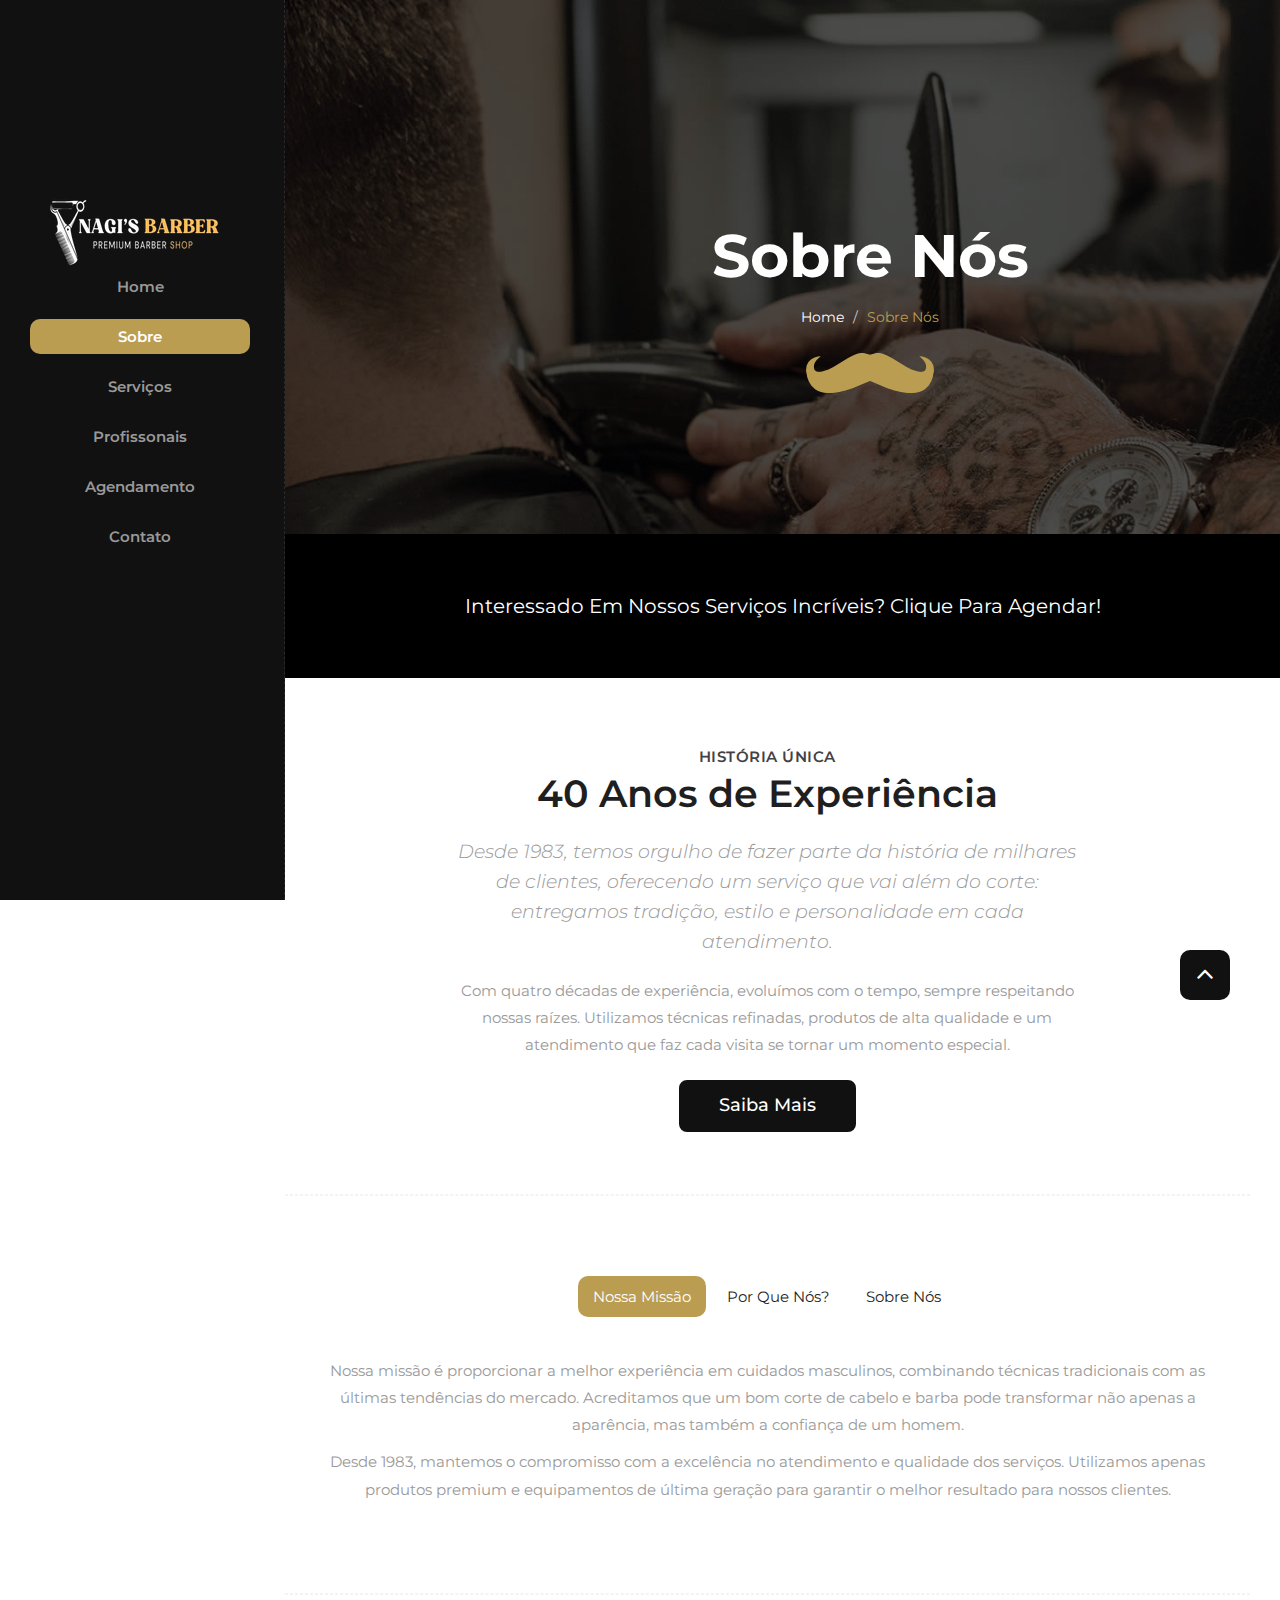
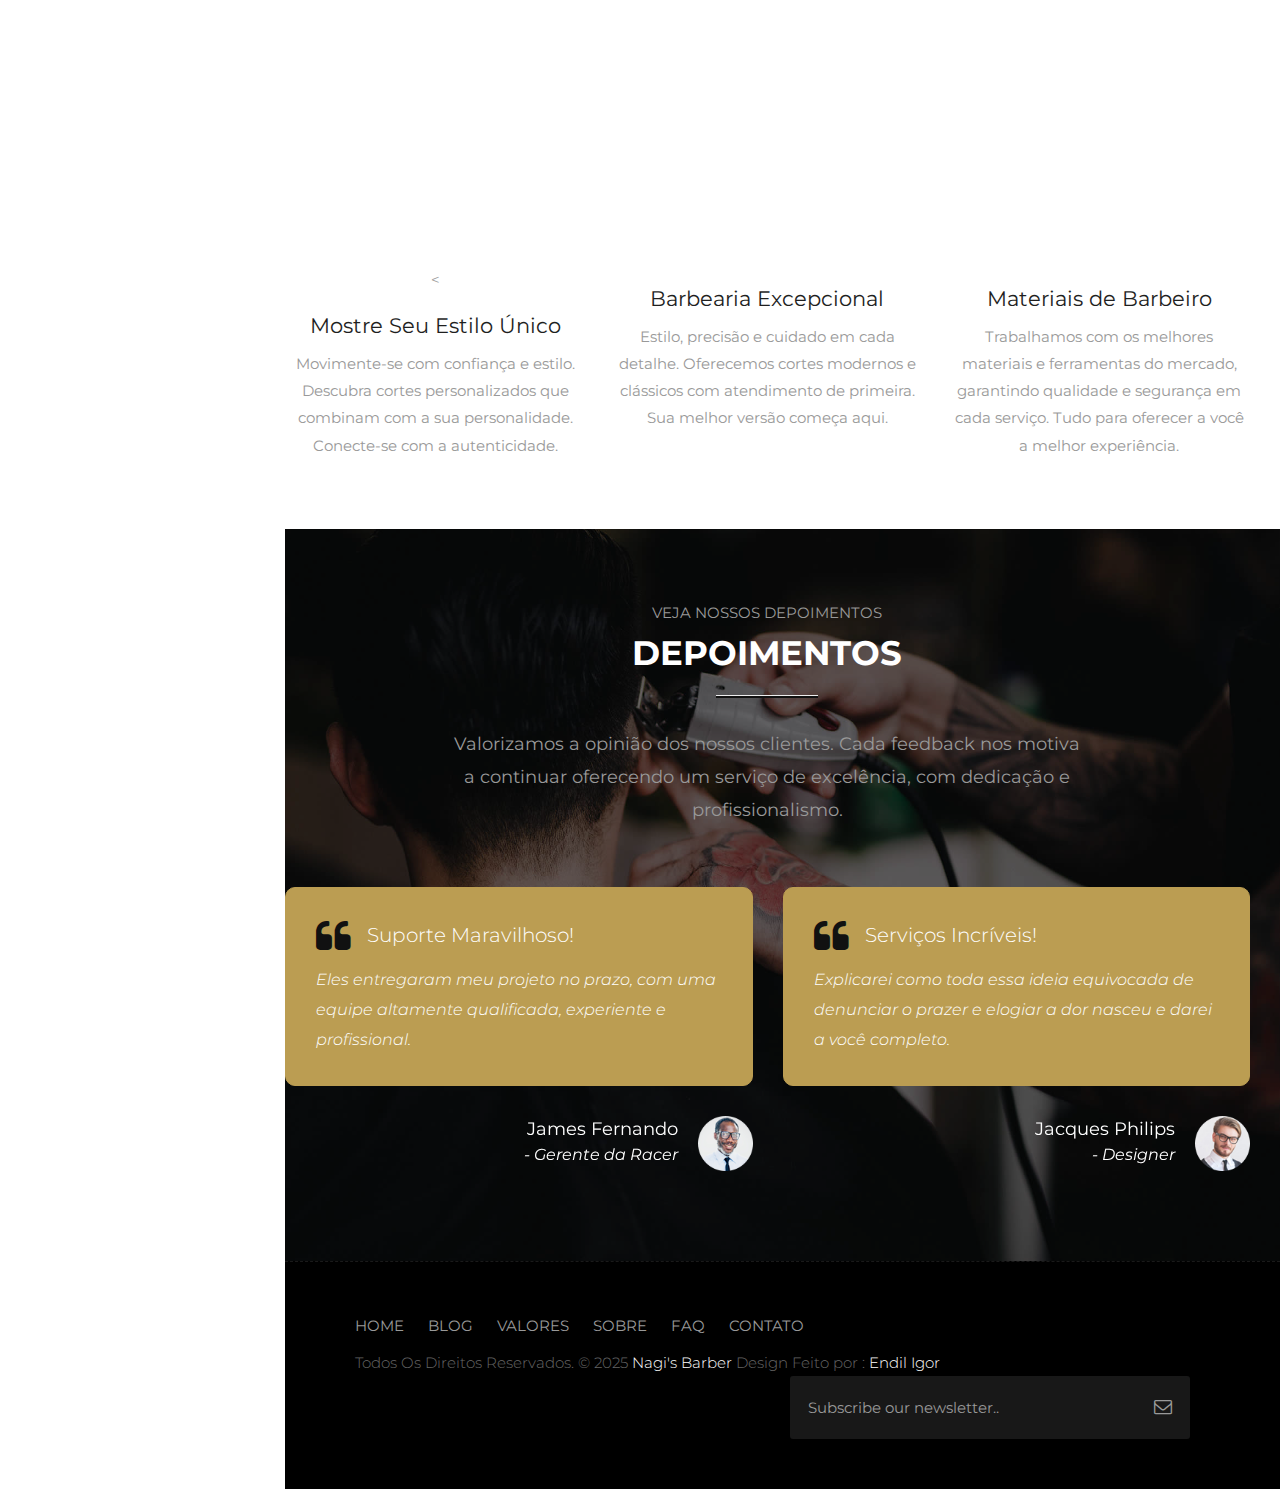
==== commit d3e7637c: "feat: Project complete" ====
--- a/about.html
+++ b/about.html
@@ -87,7 +87,7 @@
                                 </div>
                                 <div class="clearfix"></div>
                                 <ol class="breadcrumb">
-                                    <li><a href="index.html">Início</a></li>
+                                    <li><a href="index.html">Home</a></li>
                                     <li class="active">Sobre Nós</li>
                                 </ol>
                                 <div class="much">
